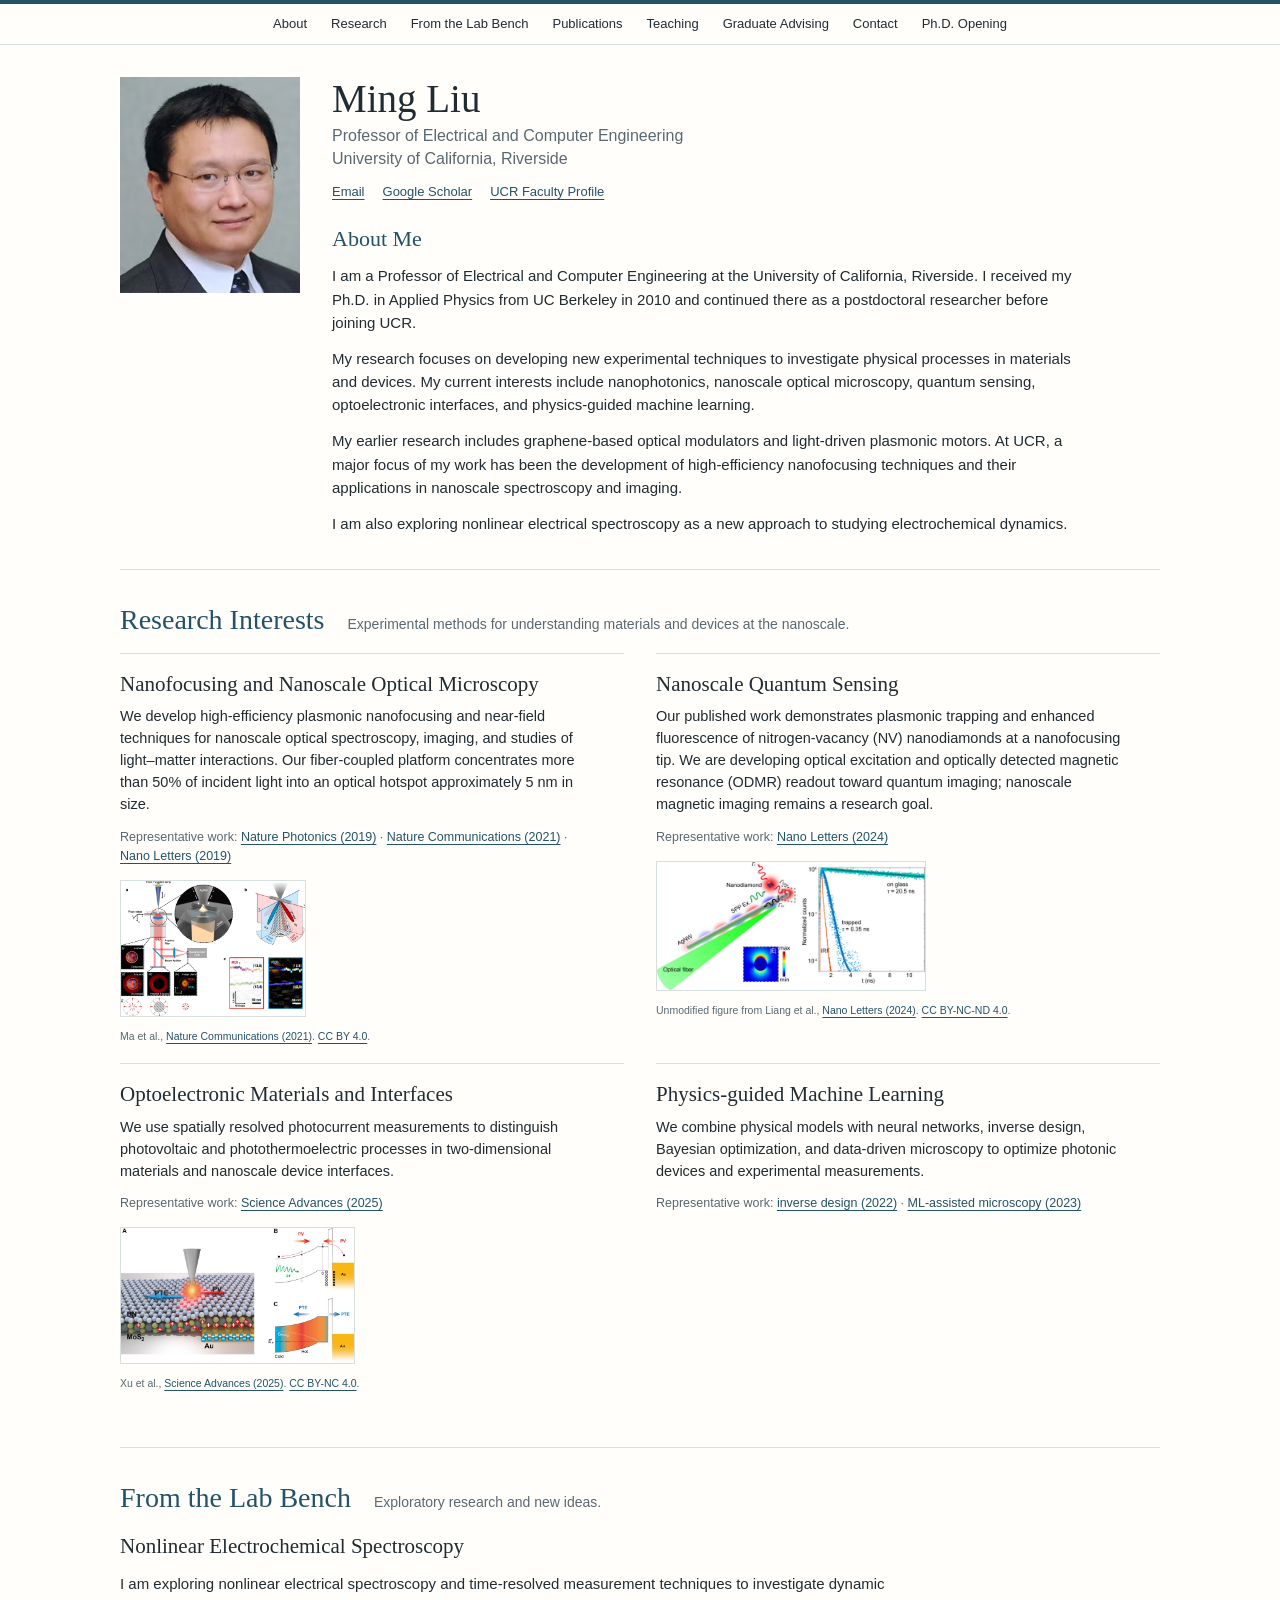
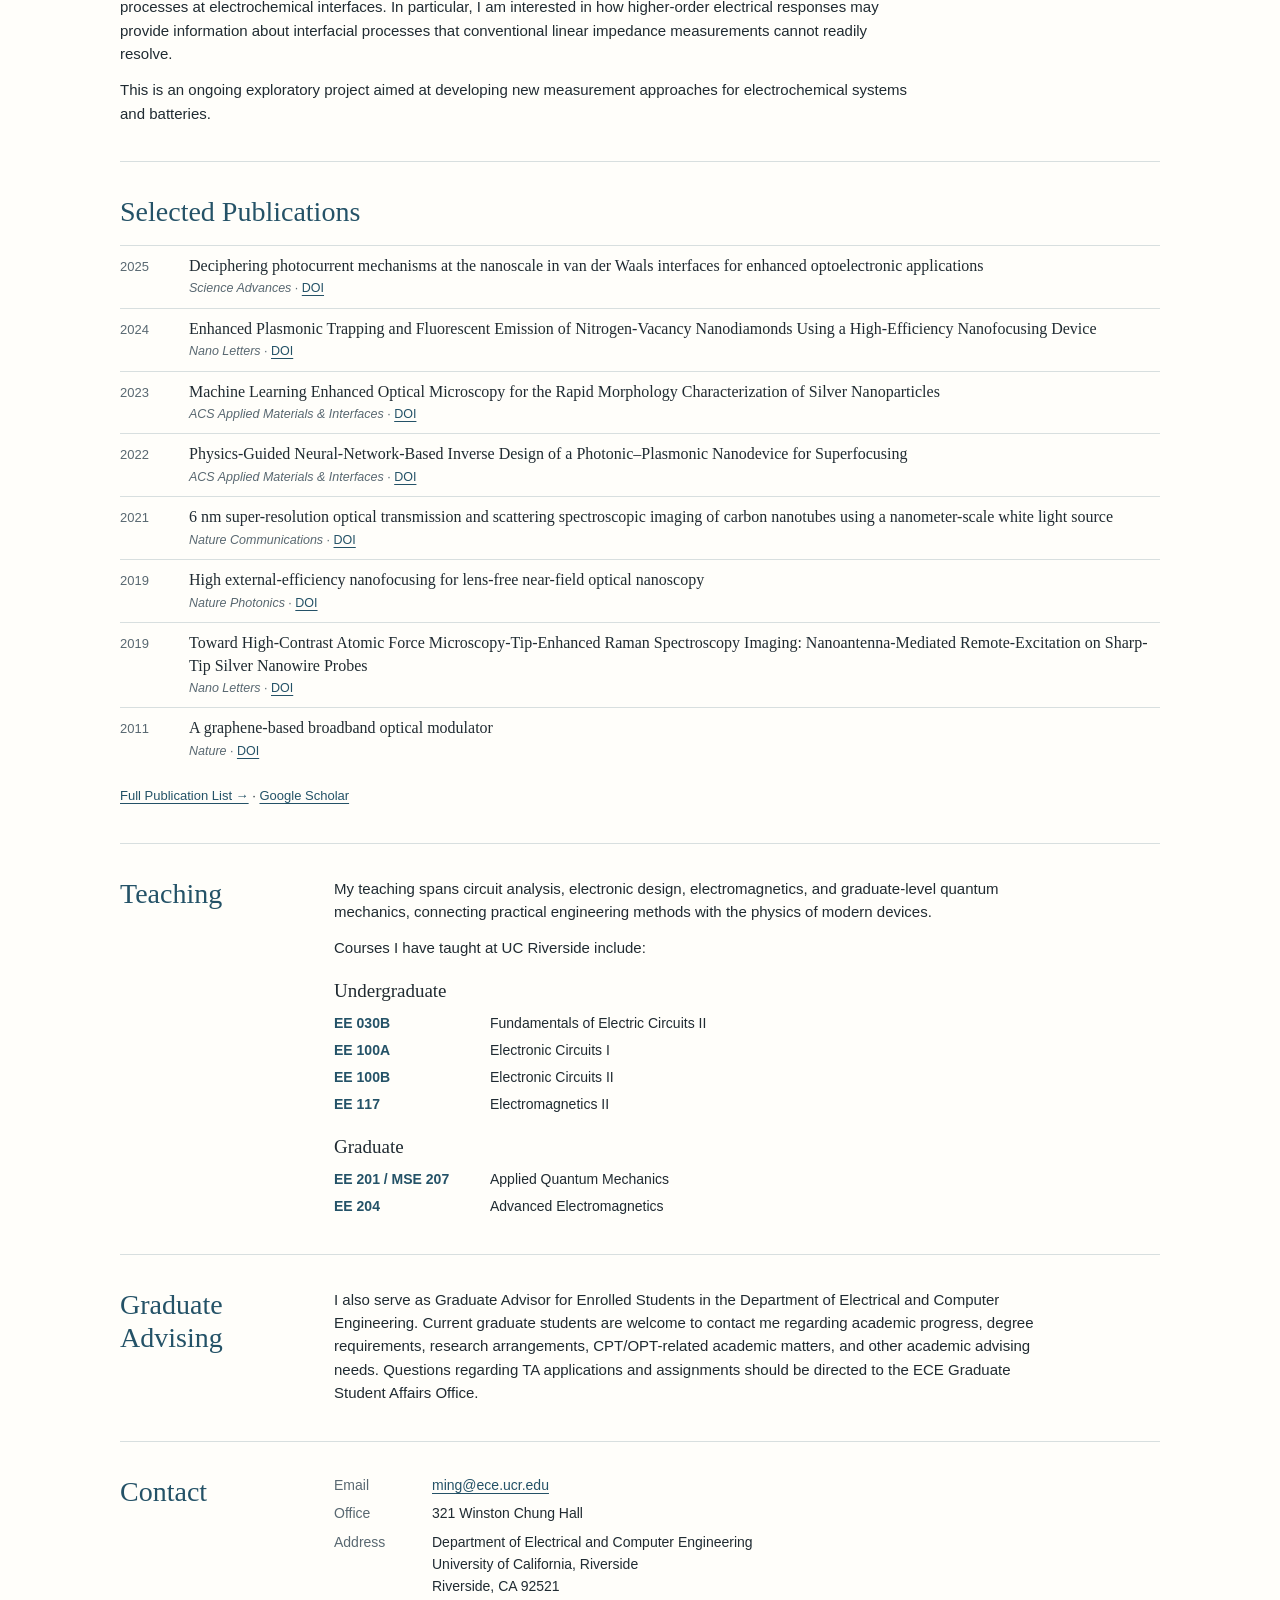
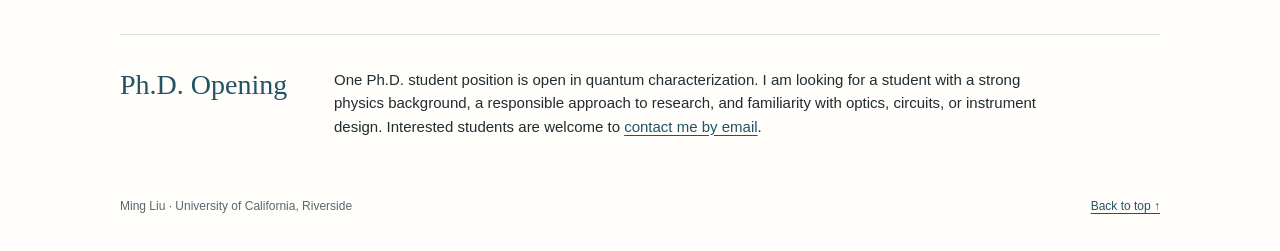
==== index.html @ 1c2299ee "Add quantum characterization PhD opening" ====
<!doctype html>
<html lang="en">
<head>
  <meta charset="utf-8">
  <meta name="viewport" content="width=device-width, initial-scale=1">
  <meta name="description" content="Ming Liu, Professor of Electrical and Computer Engineering at the University of California, Riverside. Research in nanophotonics, nanoscale microscopy, quantum sensing, optoelectronic interfaces, and physics-guided machine learning.">
  <title>Ming Liu | UC Riverside</title>
  <link rel="stylesheet" href="assets/site.css?v=6">
</head>
<body id="top">
  <a class="skip-link" href="#main">Skip to content</a>
  <header class="site-header">
    <nav class="site-nav" aria-label="Main navigation"><ul class="shell">
      <li><a href="#about">About</a></li>
      <li><a href="#research">Research</a></li>
      <li><a href="#lab-bench">From the Lab Bench</a></li>
      <li><a href="#publications">Publications</a></li>
      <li><a href="#teaching">Teaching</a></li>
      <li><a href="#graduate-advising">Graduate Advising</a></li>
      <li><a href="#contact">Contact</a></li>
      <li><a href="#phd-opening">Ph.D. Opening</a></li>
    </ul></nav>
  </header>
  <main class="shell" id="main">
    <section class="about-intro" id="about" aria-labelledby="about-heading">
      <img class="portrait" src="assets/ming-liu.jpg" alt="Portrait of Ming Liu" width="250" height="300">
      <div class="identity">
        <h1 id="about-heading">Ming Liu</h1>
        <p class="affiliation">Professor of Electrical and Computer Engineering<br>University of California, Riverside</p>
        <p class="profile-links"><a href="mailto:ming@ece.ucr.edu">Email</a><a href="https://scholar.google.com/citations?user=1bPwuWgAAAAJ&amp;hl=en">Google Scholar</a><a href="https://profiles.ucr.edu/app/home/profile/mingliu">UCR Faculty Profile</a></p>
      </div>
      <div class="biography">
        <h2>About Me</h2>
        <p>I am a Professor of Electrical and Computer Engineering at the University of California, Riverside. I received my Ph.D. in Applied Physics from UC Berkeley in 2010 and continued there as a postdoctoral researcher before joining UCR.</p>
        <p>My research focuses on developing new experimental techniques to investigate physical processes in materials and devices. My current interests include nanophotonics, nanoscale optical microscopy, quantum sensing, optoelectronic interfaces, and physics-guided machine learning.</p>
        <p>My earlier research includes graphene-based optical modulators and light-driven plasmonic motors. At UCR, a major focus of my work has been the development of high-efficiency nanofocusing techniques and their applications in nanoscale spectroscopy and imaging.</p>
        <p>I am also exploring nonlinear electrical spectroscopy as a new approach to studying electrochemical dynamics.</p>
      </div>
    </section>

    <section class="section" id="research" aria-labelledby="research-heading">
      <div class="section-heading"><h2 id="research-heading">Research Interests</h2><p>Experimental methods for understanding materials and devices at the nanoscale.</p></div>
      <div class="research-grid">
        <article class="research-area">
          <h3>Nanofocusing and Nanoscale Optical Microscopy</h3>
          <p>We develop high-efficiency plasmonic nanofocusing and near-field techniques for nanoscale optical spectroscopy, imaging, and studies of light–matter interactions. Our fiber-coupled platform concentrates more than 50% of incident light into an optical hotspot approximately 5 nm in size.</p>
          <p class="references">Representative work: <a href="https://doi.org/10.1038/s41566-019-0456-9">Nature Photonics (2019)</a> · <a href="https://doi.org/10.1038/s41467-021-27216-5">Nature Communications (2021)</a> · <a href="https://doi.org/10.1021/acs.nanolett.8b03399">Nano Letters (2019)</a></p>
          <figure class="research-figure"><a href="assets/nanofocusing-figure.png" aria-label="View the full nanofocusing research figure"><img src="assets/nanofocusing-figure.png" alt="Silver nanowire probe creating a nanoscale white-light source for optical spectroscopy" width="1200" height="879" loading="lazy"></a><figcaption>Ma et al., <a href="https://doi.org/10.1038/s41467-021-27216-5">Nature Communications (2021)</a>. <a href="https://creativecommons.org/licenses/by/4.0/">CC BY 4.0</a>.</figcaption></figure>
        </article>
        <article class="research-area">
          <h3>Nanoscale Quantum Sensing</h3>
          <p>Our published work demonstrates plasmonic trapping and enhanced fluorescence of nitrogen-vacancy (NV) nanodiamonds at a nanofocusing tip. We are developing optical excitation and optically detected magnetic resonance (ODMR) readout toward quantum imaging; nanoscale magnetic imaging remains a research goal.</p>
          <p class="references">Representative work: <a href="https://doi.org/10.1021/acs.nanolett.4c03163">Nano Letters (2024)</a></p>
          <figure class="research-figure"><a href="assets/nv-nanodiamond-figure.jpg" aria-label="View the full NV-nanodiamond research figure"><img src="assets/nv-nanodiamond-figure.jpg" alt="Published schematic of an NV nanodiamond near a silver nanowire tip and fluorescence-lifetime data" width="666" height="318" loading="lazy"></a><figcaption>Unmodified figure from Liang et al., <a href="https://doi.org/10.1021/acs.nanolett.4c03163">Nano Letters (2024)</a>. <a href="https://creativecommons.org/licenses/by-nc-nd/4.0/">CC BY-NC-ND 4.0</a>.</figcaption></figure>
        </article>
        <article class="research-area">
          <h3>Optoelectronic Materials and Interfaces</h3>
          <p>We use spatially resolved photocurrent measurements to distinguish photovoltaic and photothermoelectric processes in two-dimensional materials and nanoscale device interfaces.</p>
          <p class="references">Representative work: <a href="https://doi.org/10.1126/sciadv.adv7614">Science Advances (2025)</a></p>
          <figure class="research-figure"><a href="assets/photocurrent-figure.jpg" aria-label="View the full photocurrent research figure"><img src="assets/photocurrent-figure.jpg" alt="Near-field photocurrent measurement and photovoltaic and photothermoelectric effects at a MoS2-gold interface" width="747" height="432" loading="lazy"></a><figcaption>Xu et al., <a href="https://doi.org/10.1126/sciadv.adv7614">Science Advances (2025)</a>. <a href="https://creativecommons.org/licenses/by-nc/4.0/">CC BY-NC 4.0</a>.</figcaption></figure>
        </article>
        <article class="research-area">
          <h3>Physics-guided Machine Learning</h3>
          <p>We combine physical models with neural networks, inverse design, Bayesian optimization, and data-driven microscopy to optimize photonic devices and experimental measurements.</p>
          <p class="references">Representative work: <a href="https://doi.org/10.1021/acsami.2c05083">inverse design (2022)</a> · <a href="https://doi.org/10.1021/acsami.3c02448">ML-assisted microscopy (2023)</a></p>
        </article>
      </div>
    </section>

    <section class="section" id="lab-bench" aria-labelledby="lab-bench-heading">
      <div class="section-heading"><h2 id="lab-bench-heading">From the Lab Bench</h2><p>Exploratory research and new ideas.</p></div>
      <div class="bench-detail"><h3>Nonlinear Electrochemical Spectroscopy</h3><p>I am exploring nonlinear electrical spectroscopy and time-resolved measurement techniques to investigate dynamic processes at electrochemical interfaces. In particular, I am interested in how higher-order electrical responses may provide information about interfacial processes that conventional linear impedance measurements cannot readily resolve.</p><p>This is an ongoing exploratory project aimed at developing new measurement approaches for electrochemical systems and batteries.</p></div>
    </section>

    <section class="section" id="publications" aria-labelledby="publications-heading">
      <div class="section-heading"><h2 id="publications-heading">Selected Publications</h2></div>
      <ol class="selected-list">
        <li><span class="pub-year">2025</span><div><span class="pub-title">Deciphering photocurrent mechanisms at the nanoscale in van der Waals interfaces for enhanced optoelectronic applications</span><span class="pub-meta"><cite>Science Advances</cite> · <a href="https://doi.org/10.1126/sciadv.adv7614">DOI</a></span></div></li>
        <li><span class="pub-year">2024</span><div><span class="pub-title">Enhanced Plasmonic Trapping and Fluorescent Emission of Nitrogen-Vacancy Nanodiamonds Using a High-Efficiency Nanofocusing Device</span><span class="pub-meta"><cite>Nano Letters</cite> · <a href="https://doi.org/10.1021/acs.nanolett.4c03163">DOI</a></span></div></li>
        <li><span class="pub-year">2023</span><div><span class="pub-title">Machine Learning Enhanced Optical Microscopy for the Rapid Morphology Characterization of Silver Nanoparticles</span><span class="pub-meta"><cite>ACS Applied Materials &amp; Interfaces</cite> · <a href="https://doi.org/10.1021/acsami.3c02448">DOI</a></span></div></li>
        <li><span class="pub-year">2022</span><div><span class="pub-title">Physics-Guided Neural-Network-Based Inverse Design of a Photonic–Plasmonic Nanodevice for Superfocusing</span><span class="pub-meta"><cite>ACS Applied Materials &amp; Interfaces</cite> · <a href="https://doi.org/10.1021/acsami.2c05083">DOI</a></span></div></li>
        <li><span class="pub-year">2021</span><div><span class="pub-title">6 nm super-resolution optical transmission and scattering spectroscopic imaging of carbon nanotubes using a nanometer-scale white light source</span><span class="pub-meta"><cite>Nature Communications</cite> · <a href="https://doi.org/10.1038/s41467-021-27216-5">DOI</a></span></div></li>
        <li><span class="pub-year">2019</span><div><span class="pub-title">High external-efficiency nanofocusing for lens-free near-field optical nanoscopy</span><span class="pub-meta"><cite>Nature Photonics</cite> · <a href="https://doi.org/10.1038/s41566-019-0456-9">DOI</a></span></div></li>
        <li><span class="pub-year">2019</span><div><span class="pub-title">Toward High-Contrast Atomic Force Microscopy-Tip-Enhanced Raman Spectroscopy Imaging: Nanoantenna-Mediated Remote-Excitation on Sharp-Tip Silver Nanowire Probes</span><span class="pub-meta"><cite>Nano Letters</cite> · <a href="https://doi.org/10.1021/acs.nanolett.8b03399">DOI</a></span></div></li>
        <li><span class="pub-year">2011</span><div><span class="pub-title">A graphene-based broadband optical modulator</span><span class="pub-meta"><cite>Nature</cite> · <a href="https://doi.org/10.1038/nature10067">DOI</a></span></div></li>
      </ol>
      <p class="all-publications"><a href="publications.html">Full Publication List →</a> · <a href="https://scholar.google.com/citations?user=1bPwuWgAAAAJ&amp;hl=en">Google Scholar</a></p>
    </section>

    <section class="section compact" id="teaching" aria-labelledby="teaching-heading"><h2 id="teaching-heading">Teaching</h2><div><p>My teaching spans circuit analysis, electronic design, electromagnetics, and graduate-level quantum mechanics, connecting practical engineering methods with the physics of modern devices.</p><p>Courses I have taught at UC Riverside include:</p><h3 class="teaching-level">Undergraduate</h3><dl class="course-list"><dt>EE 030B</dt><dd>Fundamentals of Electric Circuits II</dd><dt>EE 100A</dt><dd>Electronic Circuits I</dd><dt>EE 100B</dt><dd>Electronic Circuits II</dd><dt>EE 117</dt><dd>Electromagnetics II</dd></dl><h3 class="teaching-level">Graduate</h3><dl class="course-list"><dt>EE 201 / MSE 207</dt><dd>Applied Quantum Mechanics</dd><dt>EE 204</dt><dd>Advanced Electromagnetics</dd></dl></div></section>
    <section class="section compact" id="graduate-advising" aria-labelledby="advising-heading"><h2 id="advising-heading">Graduate Advising</h2><div><p>I also serve as Graduate Advisor for Enrolled Students in the Department of Electrical and Computer Engineering. Current graduate students are welcome to contact me regarding academic progress, degree requirements, research arrangements, CPT/OPT-related academic matters, and other academic advising needs. Questions regarding TA applications and assignments should be directed to the ECE Graduate Student Affairs Office.</p></div></section>
    <section class="section compact" id="contact" aria-labelledby="contact-heading"><h2 id="contact-heading">Contact</h2><address><dl class="contact-details"><dt>Email</dt><dd><a href="mailto:ming@ece.ucr.edu">ming@ece.ucr.edu</a></dd><dt>Office</dt><dd>321 Winston Chung Hall</dd><dt>Address</dt><dd>Department of Electrical and Computer Engineering<br>University of California, Riverside<br>Riverside, CA 92521</dd></dl></address></section>
    <section class="section compact" id="phd-opening" aria-labelledby="phd-opening-heading"><h2 id="phd-opening-heading">Ph.D. Opening</h2><div><p>One Ph.D. student position is open in quantum characterization. I am looking for a student with a strong physics background, a responsible approach to research, and familiarity with optics, circuits, or instrument design. Interested students are welcome to <a href="mailto:ming@ece.ucr.edu">contact me by email</a>.</p></div></section>
  </main>
  <footer class="site-footer shell"><span>Ming Liu · University of California, Riverside</span><a href="#top">Back to top ↑</a></footer>
</body>
</html>
---- assets/site.css ----
:root {
  --ink:#202b32;
  --muted:#596871;
  --accent:#245267;
  --line:#d8dfdf;
  --paper:#fffefa;
}
* { box-sizing:border-box; }
html { scroll-behavior:smooth; scroll-padding-top:20px; }
body { margin:0; color:var(--ink); background:var(--paper); font:16px/1.56 -apple-system,BlinkMacSystemFont,"Segoe UI",Arial,sans-serif; }
a { color:var(--accent); text-underline-offset:3px; }
a:hover { text-decoration-thickness:2px; }
a:focus-visible { outline:2px solid var(--accent); outline-offset:4px; }
img { max-width:100%; }
p { margin:0 0 .85em; }
p:last-child { margin-bottom:0; }
h1,h2,h3 { font-family:Georgia,"Times New Roman",serif; font-weight:400; }
.shell { width:min(100% - 64px,1040px); margin-inline:auto; }
.skip-link { position:absolute; left:16px; top:-80px; z-index:10; padding:8px 14px; background:white; }
.skip-link:focus { top:8px; }
.site-header { border-top:4px solid var(--accent); }
.topline { display:flex; align-items:center; justify-content:space-between; gap:28px; padding:24px 0 20px; }
.brand { color:var(--ink); text-decoration:none; font:25px/1.15 Georgia,"Times New Roman",serif; }
.role { margin-top:5px; color:var(--muted); font-size:13px; }
.top-links { display:flex; flex-wrap:wrap; justify-content:flex-end; gap:7px 20px; font-size:13px; }
.top-links a { white-space:nowrap; }
.site-nav { border-bottom:1px solid var(--line); }
.topline+.site-nav { border-top:1px solid var(--line); }
.site-nav ul { display:flex; flex-wrap:wrap; justify-content:center; gap:0 24px; list-style:none; padding:0; margin:0 auto; }
.site-nav a { display:inline-block; padding:10px 0; color:var(--ink); text-decoration:none; font-size:13px; white-space:nowrap; }
.site-nav a:hover,.site-nav a[aria-current="page"] { color:var(--accent); text-decoration:underline; }

.about-intro { display:grid; grid-template-columns:180px minmax(0,1fr); column-gap:32px; padding:32px 0 34px; }
.portrait { grid-row:1 / span 2; display:block; width:180px; height:216px; object-fit:cover; }
.identity h1 { margin:0 0 4px; font-size:39px; line-height:1.13; }
.affiliation { margin:0; color:var(--muted); font-size:16px; line-height:1.42; }
.profile-links { display:flex; flex-wrap:wrap; gap:5px 18px; margin:11px 0 0; font-size:13px; }
.biography { max-width:760px; margin-top:20px; }
.biography h2 { margin:0 0 8px; color:var(--accent); font-size:22px; }
.biography p { font-size:15px; line-height:1.55; }

.section { border-top:1px solid var(--line); padding:33px 0 36px; }
.section-heading { display:flex; flex-wrap:wrap; align-items:baseline; gap:4px 23px; margin-bottom:16px; }
.section-heading h2,.compact h2 { margin:0; color:var(--accent); font-size:28px; line-height:1.2; }
.section-heading p { color:var(--muted); font-size:14px; }
.research-grid { display:grid; grid-template-columns:repeat(2,minmax(0,1fr)); gap:0 32px; }
.research-area { min-width:0; padding:17px 0 20px; border-top:1px solid var(--line); }
.research-area h3 { margin:0 0 8px; font-size:21px; line-height:1.26; }
.research-area>p { max-width:470px; font-size:14.5px; line-height:1.52; }
.references { color:var(--muted); font-size:12.5px !important; line-height:1.5; }
.research-figure { margin:14px 0 0; }
.research-figure>a { display:inline-block; max-width:270px; border:1px solid var(--line); background:white; }
.research-figure img { display:block; width:auto; height:auto; max-width:100%; max-height:135px; }
.research-figure figcaption { max-width:360px; margin-top:4px; color:var(--muted); font-size:10.5px; line-height:1.4; }
.bench-detail { max-width:790px; }
.bench-detail h3 { margin:0 0 9px; font-size:21px; }
.bench-detail p { font-size:15px; }
.selected-list,.publications { list-style:none; padding:0; margin:0; }
.selected-list li { display:grid; grid-template-columns:55px minmax(0,1fr); gap:14px; padding:9px 0; border-top:1px solid var(--line); }
.pub-year { color:var(--muted); font-size:13px; padding-top:2px; }
.pub-title { display:block; font:16px/1.4 Georgia,"Times New Roman",serif; }
.pub-meta { display:block; margin-top:2px; color:var(--muted); font-size:12.5px; }
.pub-meta cite { font-style:italic; }
.all-publications { margin:16px 0 0; font-size:13px; }
.compact { display:grid; grid-template-columns:190px minmax(0,1fr); gap:24px; }
.compact>div { max-width:730px; }
.compact p { font-size:15px; }
.teaching-level { margin:17px 0 7px; font-size:19px; }
.course-list { display:grid; grid-template-columns:140px minmax(0,1fr); gap:5px 16px; margin:0; font-size:14px; }
.course-list dt { color:var(--accent); font-weight:600; }
.course-list dd { margin:0; }
.contact-details { display:grid; grid-template-columns:82px minmax(0,1fr); gap:7px 16px; margin:0; font-size:14px; }
.contact-details dt { color:var(--muted); }
.contact-details dd { margin:0; overflow-wrap:anywhere; }
address { font-style:normal; }
.site-footer { display:flex; justify-content:space-between; gap:16px; flex-wrap:wrap; padding:23px 0 35px; color:var(--muted); font-size:12px; }

/* Full publication list */
.inner-hero { padding:42px 0 30px; }
.inner-hero h1 { margin:8px 0; font-size:clamp(35px,4vw,48px); }
.inner-hero p { color:var(--muted); max-width:700px; font-size:15px; }
.publications { counter-reset:papers; }
.publication { position:relative; padding:17px 0 17px 37px; border-top:1px solid var(--line); counter-increment:papers; }
.publication::before { content:counter(papers,decimal-leading-zero); position:absolute; left:0; top:21px; color:var(--muted); font-size:12px; }
.paper-title { color:var(--ink); font:18px/1.42 Georgia,"Times New Roman",serif; }
.paper-title:hover { color:var(--accent); }
.paper-authors,.paper-venue { margin:4px 0 0; color:var(--muted); font-size:13px; line-height:1.5; }
.paper-venue cite { font-style:italic; }

@media(max-width:780px) {
  .shell { width:min(100% - 40px,1040px); }
  .research-grid { gap:0 22px; }
  .about-intro { grid-template-columns:150px minmax(0,1fr); gap:0 24px; }
  .portrait { width:150px; height:180px; }
}
@media(max-width:620px) {
  .shell { width:min(100% - 32px,1040px); }
  .topline { align-items:flex-start; flex-direction:column; gap:9px; padding:18px 0 14px; }
  .top-links { justify-content:flex-start; }
  .site-nav ul { gap:0 15px; }
  .site-nav a { padding:7px 0; font-size:12px; }
  .about-intro { grid-template-columns:92px minmax(0,1fr); column-gap:17px; padding:24px 0 27px; }
  .portrait { grid-row:1; width:92px; height:111px; }
  .identity h1 { font-size:34px; }
  .affiliation { font-size:13px; }
  .profile-links { gap:3px 12px; margin-top:7px; font-size:12px; }
  .biography { grid-column:1/-1; margin-top:18px; }
  .biography h2 { font-size:21px; }
  .biography p { font-size:14px; }
  .section { padding:27px 0 30px; }
  .section-heading h2,.compact h2 { font-size:25px; }
  .research-grid { grid-template-columns:1fr; }
  .research-area { padding:15px 0 17px; }
  .research-area h3 { font-size:20px; }
  .research-figure>a { max-width:240px; }
  .compact { grid-template-columns:1fr; gap:12px; }
  .course-list { grid-template-columns:110px minmax(0,1fr); }
}
@media(prefers-reduced-motion:reduce) { html { scroll-behavior:auto; } }
@media print {
  body { font-size:11pt; }
  .shell { width:100%; }
  .site-nav,.skip-link,.site-footer a { display:none; }
  .research-area,.publication { break-inside:avoid; }
}
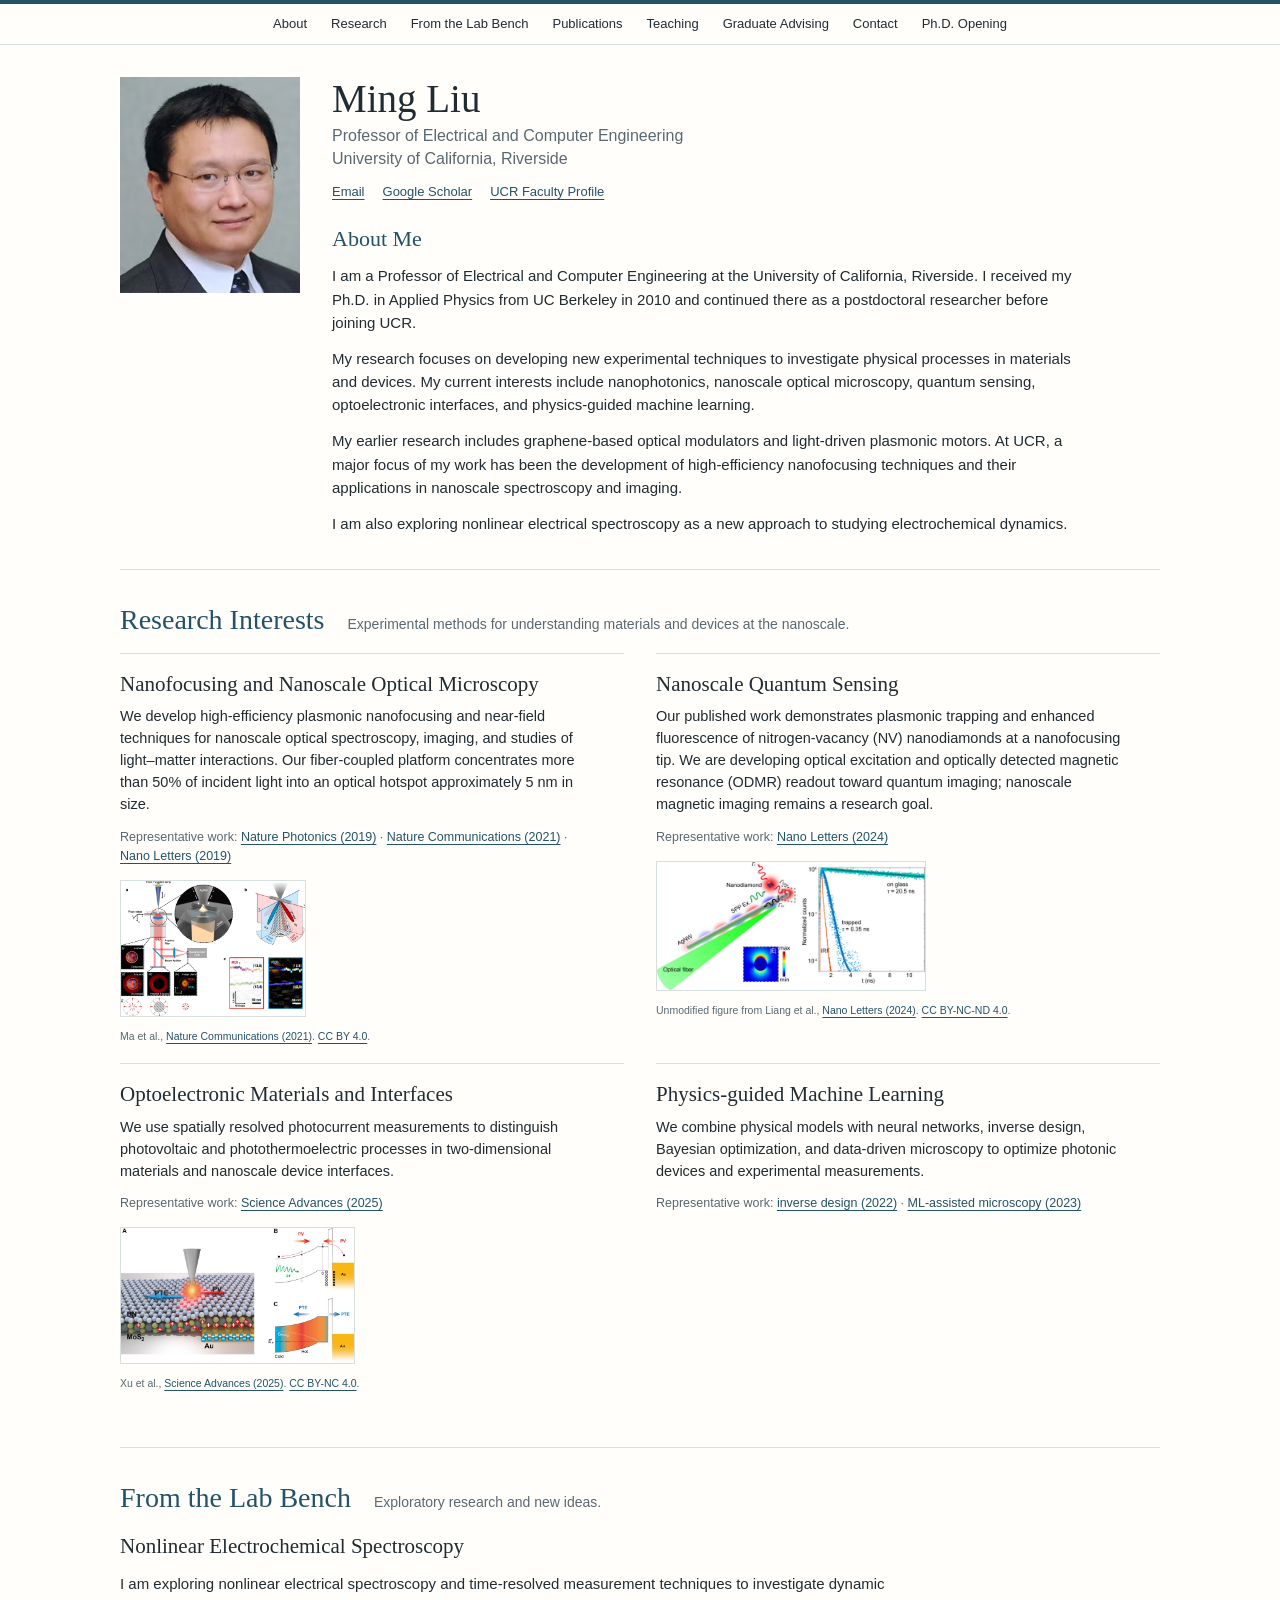
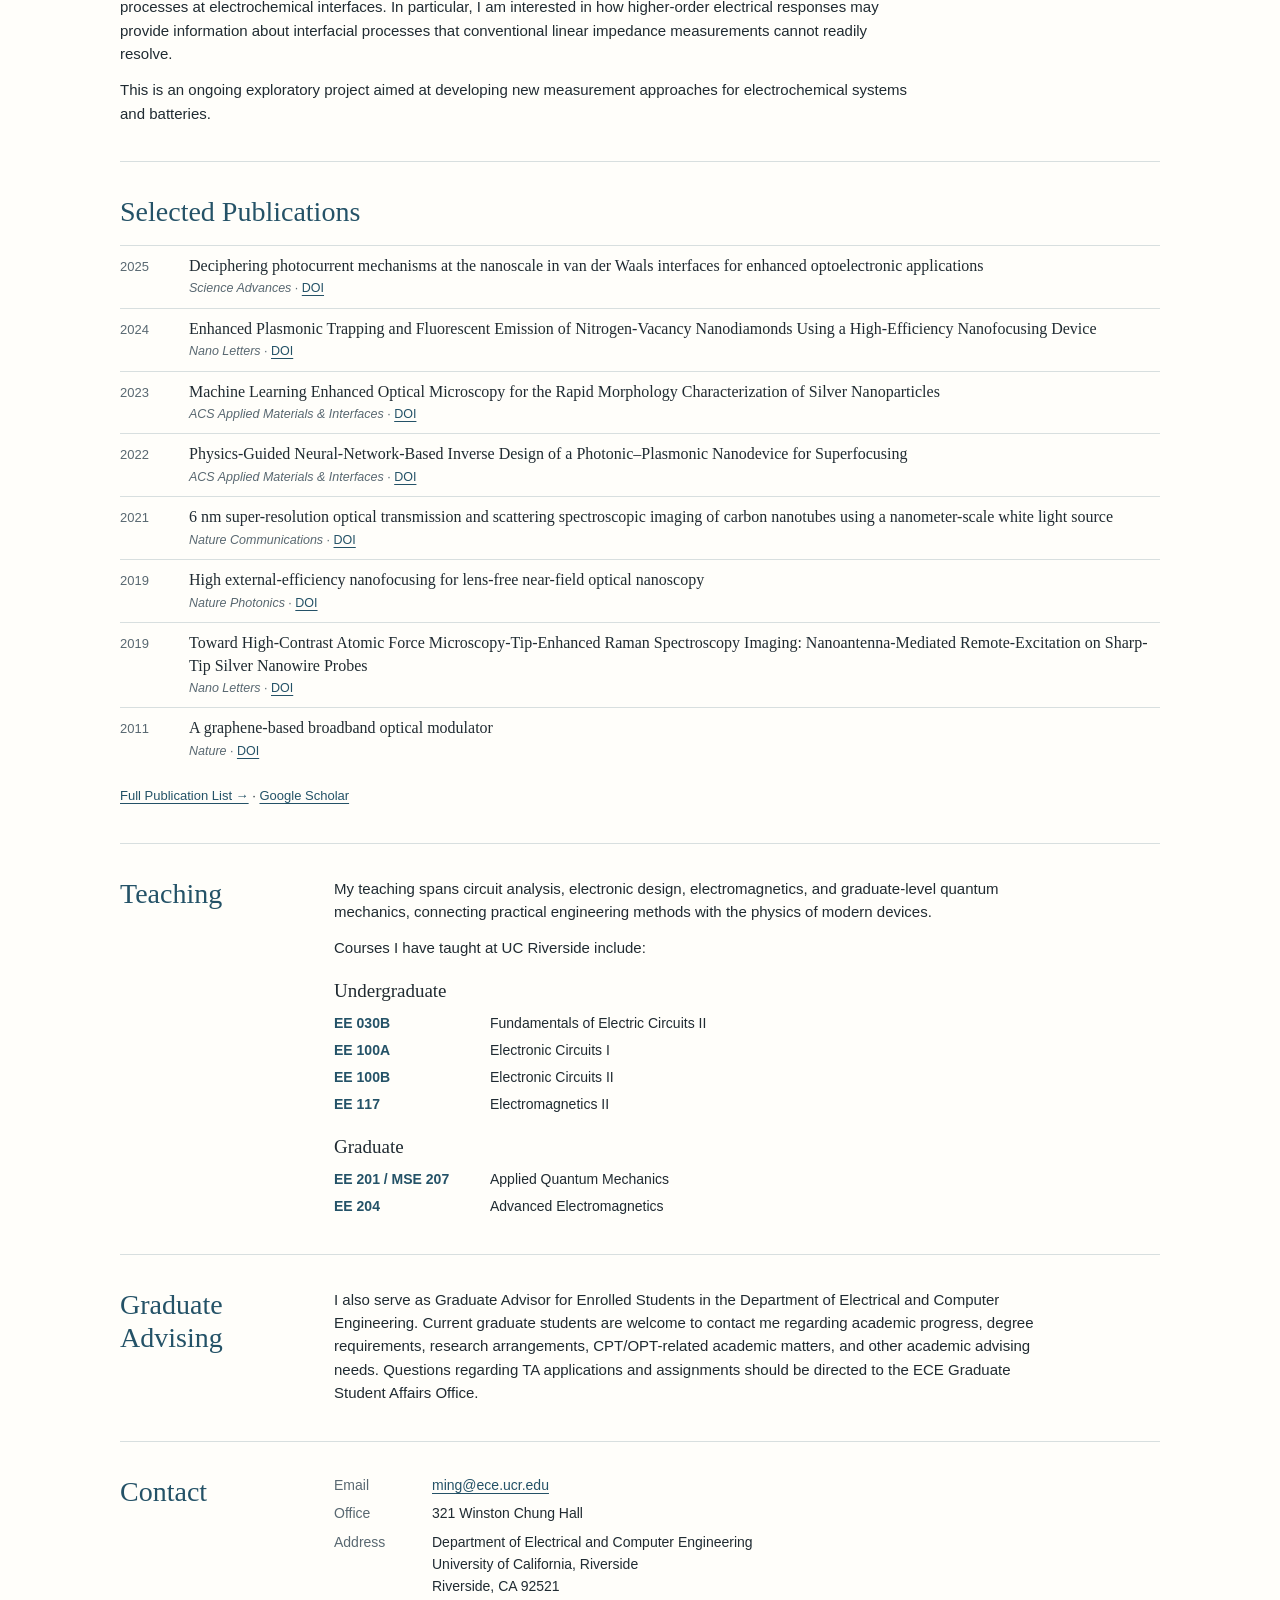
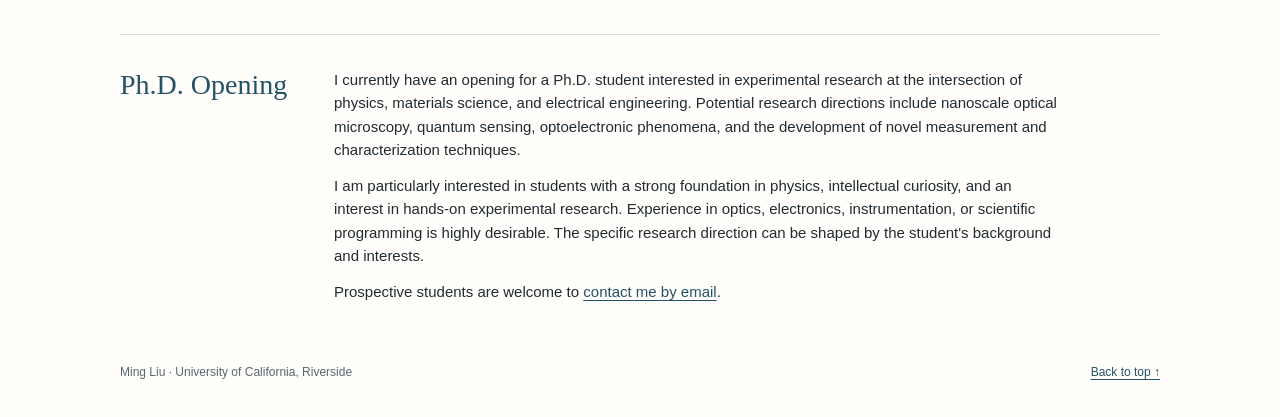
==== commit ce30ba48: "Revise PhD opening description" ====
--- a/index.html
+++ b/index.html
@@ -90,7 +90,14 @@
     <section class="section compact" id="teaching" aria-labelledby="teaching-heading"><h2 id="teaching-heading">Teaching</h2><div><p>My teaching spans circuit analysis, electronic design, electromagnetics, and graduate-level quantum mechanics, connecting practical engineering methods with the physics of modern devices.</p><p>Courses I have taught at UC Riverside include:</p><h3 class="teaching-level">Undergraduate</h3><dl class="course-list"><dt>EE 030B</dt><dd>Fundamentals of Electric Circuits II</dd><dt>EE 100A</dt><dd>Electronic Circuits I</dd><dt>EE 100B</dt><dd>Electronic Circuits II</dd><dt>EE 117</dt><dd>Electromagnetics II</dd></dl><h3 class="teaching-level">Graduate</h3><dl class="course-list"><dt>EE 201 / MSE 207</dt><dd>Applied Quantum Mechanics</dd><dt>EE 204</dt><dd>Advanced Electromagnetics</dd></dl></div></section>
     <section class="section compact" id="graduate-advising" aria-labelledby="advising-heading"><h2 id="advising-heading">Graduate Advising</h2><div><p>I also serve as Graduate Advisor for Enrolled Students in the Department of Electrical and Computer Engineering. Current graduate students are welcome to contact me regarding academic progress, degree requirements, research arrangements, CPT/OPT-related academic matters, and other academic advising needs. Questions regarding TA applications and assignments should be directed to the ECE Graduate Student Affairs Office.</p></div></section>
     <section class="section compact" id="contact" aria-labelledby="contact-heading"><h2 id="contact-heading">Contact</h2><address><dl class="contact-details"><dt>Email</dt><dd><a href="mailto:ming@ece.ucr.edu">ming@ece.ucr.edu</a></dd><dt>Office</dt><dd>321 Winston Chung Hall</dd><dt>Address</dt><dd>Department of Electrical and Computer Engineering<br>University of California, Riverside<br>Riverside, CA 92521</dd></dl></address></section>
-    <section class="section compact" id="phd-opening" aria-labelledby="phd-opening-heading"><h2 id="phd-opening-heading">Ph.D. Opening</h2><div><p>One Ph.D. student position is open in quantum characterization. I am looking for a student with a strong physics background, a responsible approach to research, and familiarity with optics, circuits, or instrument design. Interested students are welcome to <a href="mailto:ming@ece.ucr.edu">contact me by email</a>.</p></div></section>
+    <section class="section compact" id="phd-opening" aria-labelledby="phd-opening-heading">
+      <h2 id="phd-opening-heading">Ph.D. Opening</h2>
+      <div>
+        <p>I currently have an opening for a Ph.D. student interested in experimental research at the intersection of physics, materials science, and electrical engineering. Potential research directions include nanoscale optical microscopy, quantum sensing, optoelectronic phenomena, and the development of novel measurement and characterization techniques.</p>
+        <p>I am particularly interested in students with a strong foundation in physics, intellectual curiosity, and an interest in hands-on experimental research. Experience in optics, electronics, instrumentation, or scientific programming is highly desirable. The specific research direction can be shaped by the student's background and interests.</p>
+        <p>Prospective students are welcome to <a href="mailto:ming@ece.ucr.edu">contact me by email</a>.</p>
+      </div>
+    </section>
   </main>
   <footer class="site-footer shell"><span>Ming Liu · University of California, Riverside</span><a href="#top">Back to top ↑</a></footer>
 </body>
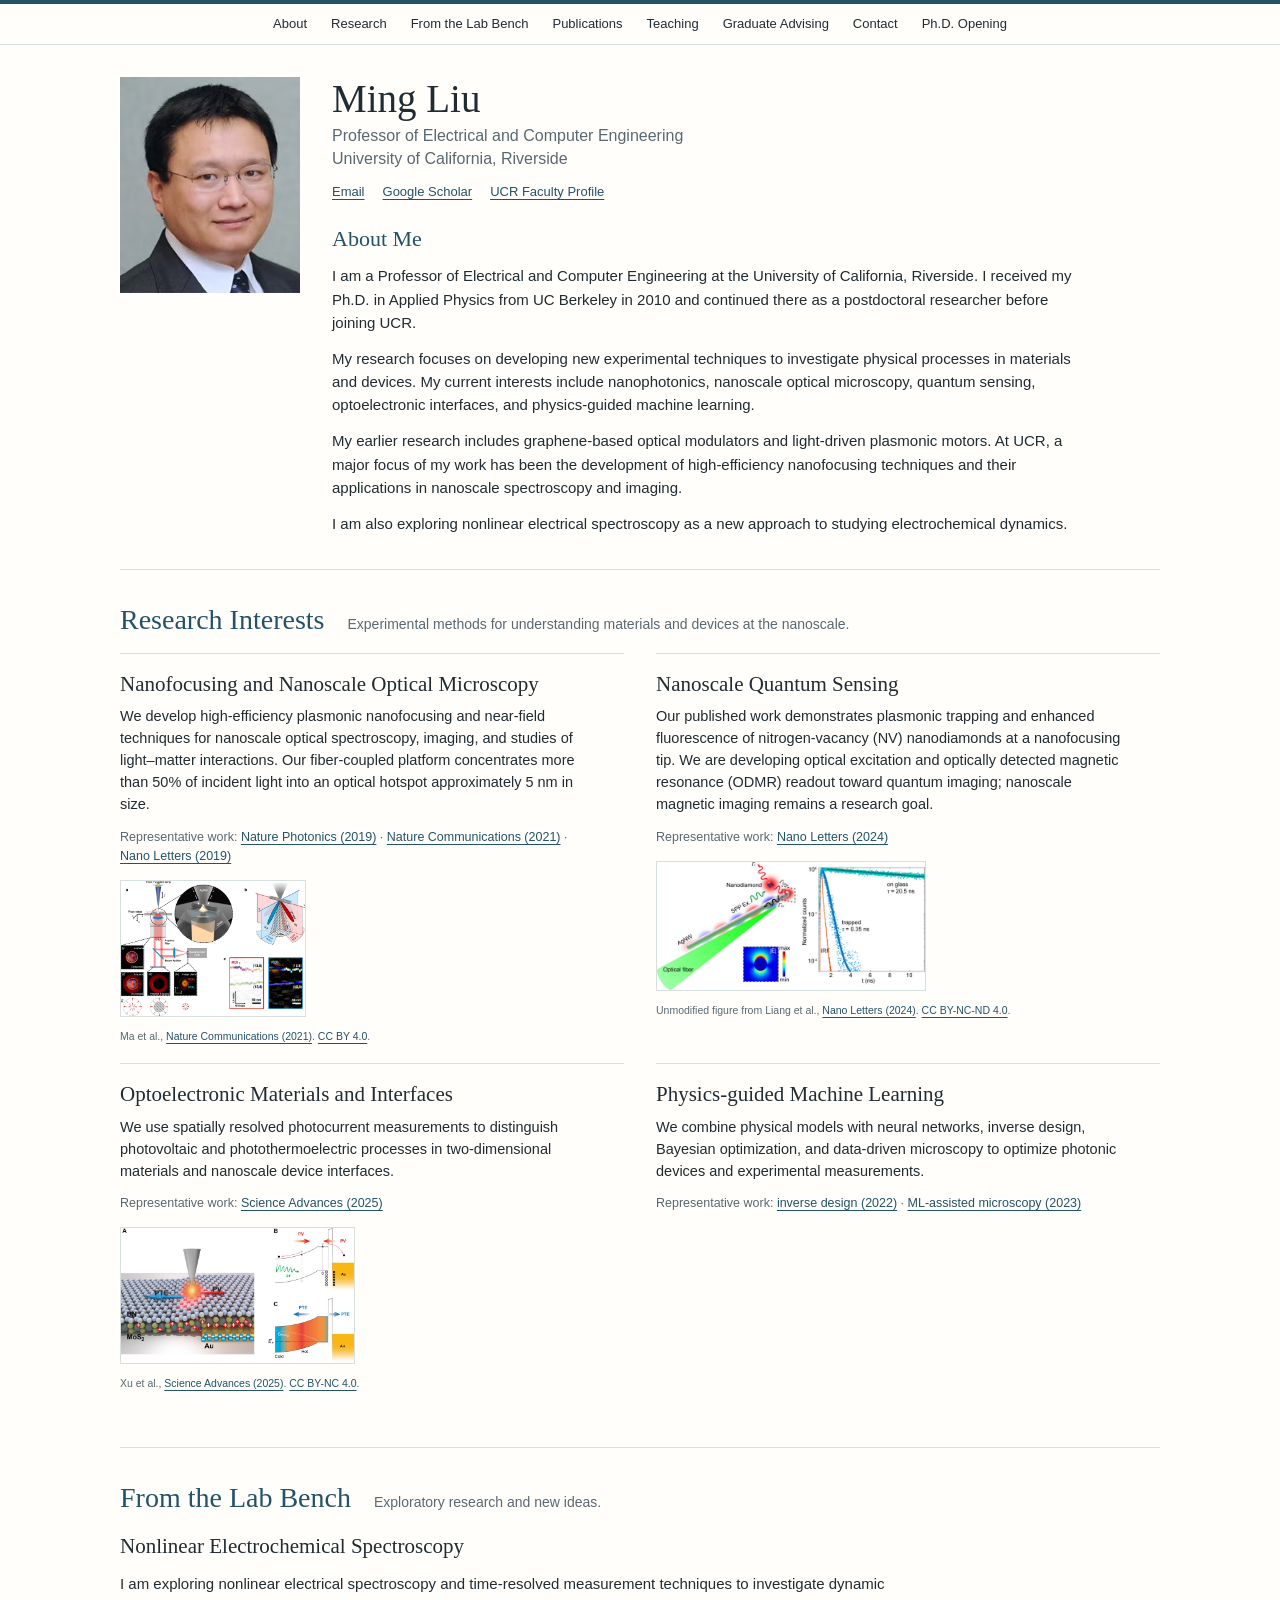
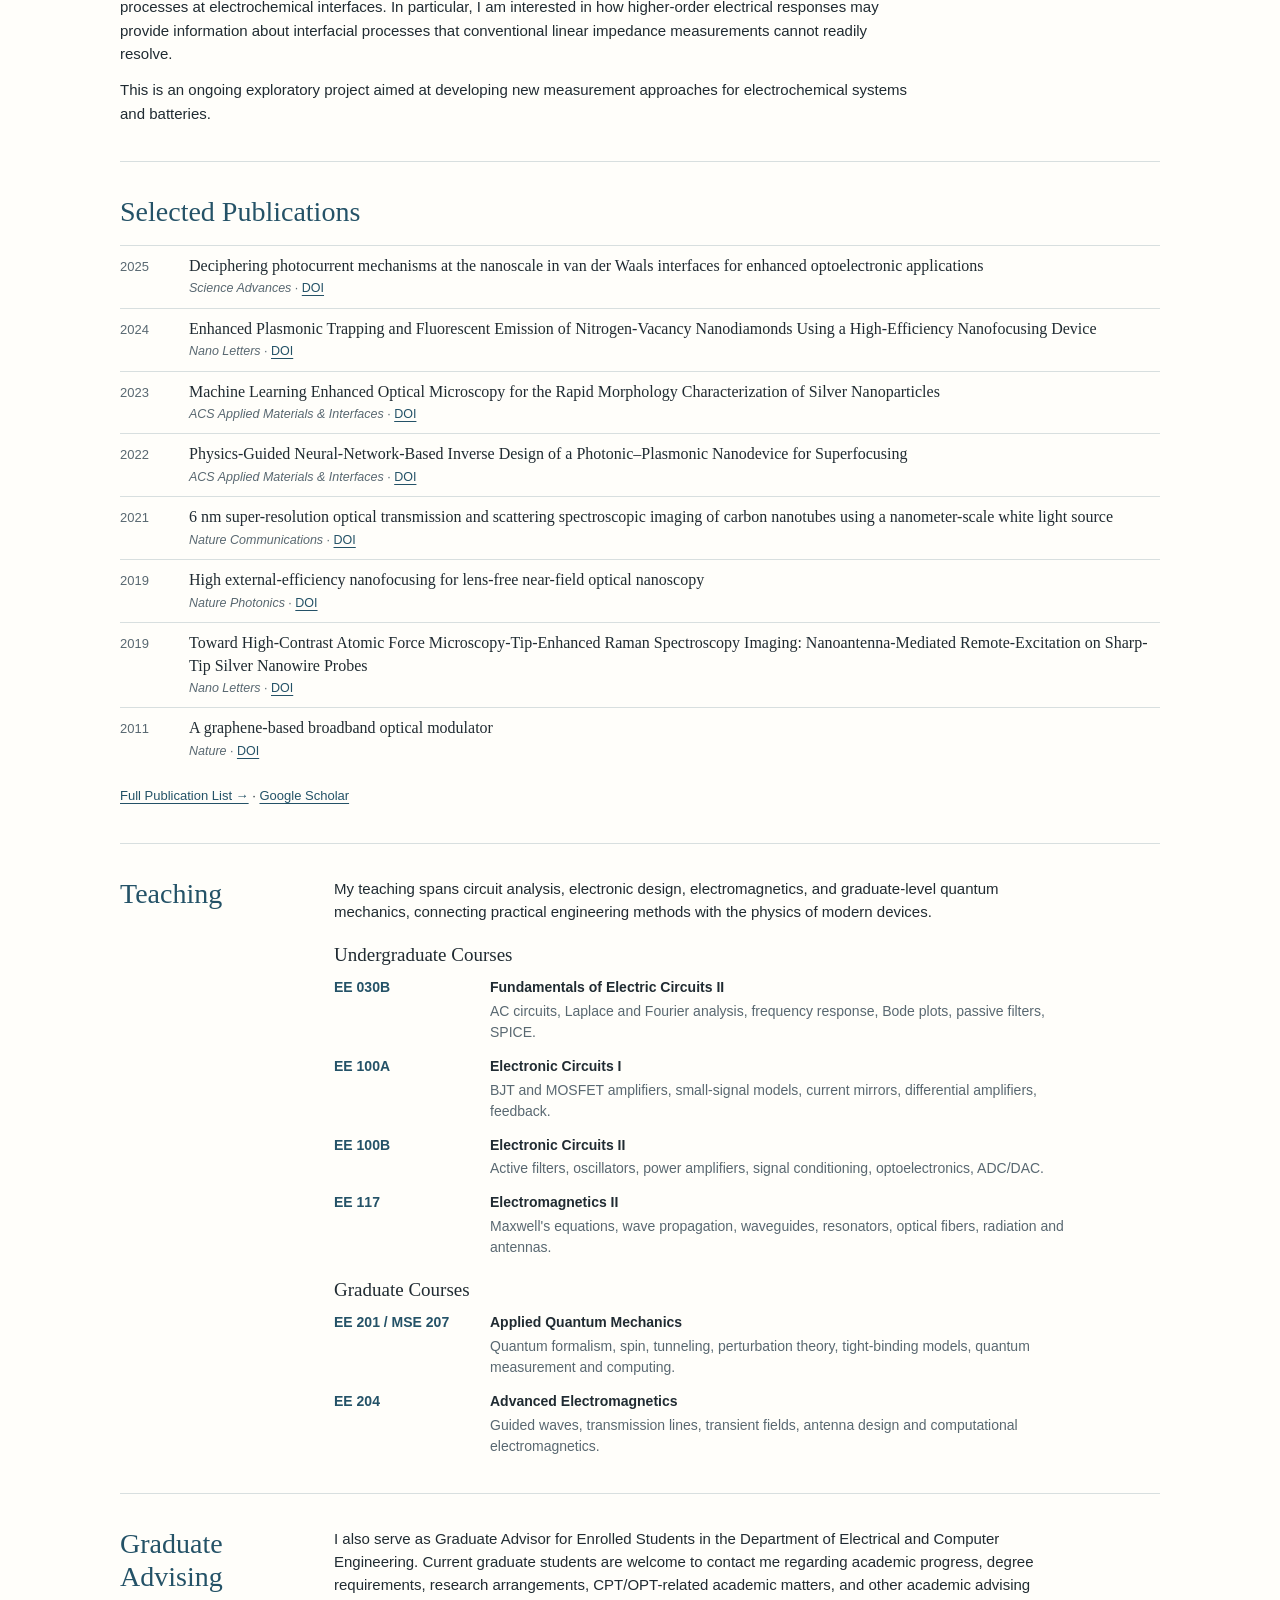
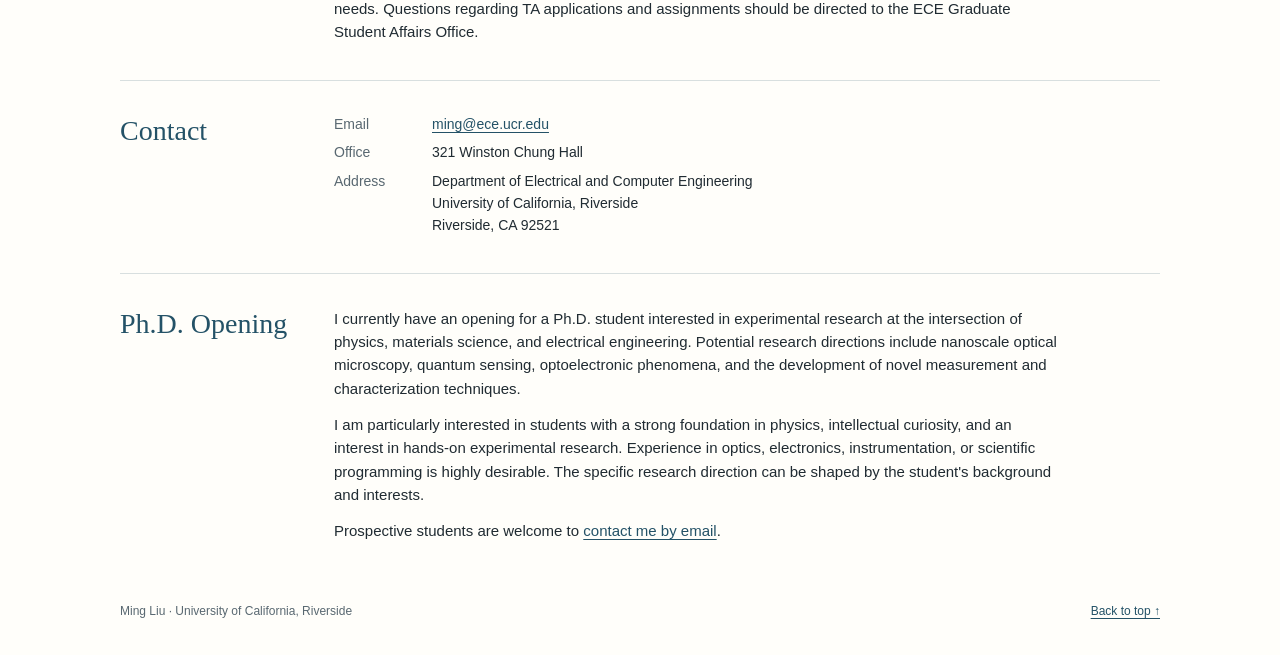
==== commit 8bb5a598: "Expand teaching course descriptions" ====
--- a/index.html
+++ b/index.html
@@ -5,7 +5,7 @@
   <meta name="viewport" content="width=device-width, initial-scale=1">
   <meta name="description" content="Ming Liu, Professor of Electrical and Computer Engineering at the University of California, Riverside. Research in nanophotonics, nanoscale microscopy, quantum sensing, optoelectronic interfaces, and physics-guided machine learning.">
   <title>Ming Liu | UC Riverside</title>
-  <link rel="stylesheet" href="assets/site.css?v=6">
+  <link rel="stylesheet" href="assets/site.css?v=7">
 </head>
 <body id="top">
   <a class="skip-link" href="#main">Skip to content</a>
@@ -87,7 +87,24 @@
       <p class="all-publications"><a href="publications.html">Full Publication List →</a> · <a href="https://scholar.google.com/citations?user=1bPwuWgAAAAJ&amp;hl=en">Google Scholar</a></p>
     </section>
 
-    <section class="section compact" id="teaching" aria-labelledby="teaching-heading"><h2 id="teaching-heading">Teaching</h2><div><p>My teaching spans circuit analysis, electronic design, electromagnetics, and graduate-level quantum mechanics, connecting practical engineering methods with the physics of modern devices.</p><p>Courses I have taught at UC Riverside include:</p><h3 class="teaching-level">Undergraduate</h3><dl class="course-list"><dt>EE 030B</dt><dd>Fundamentals of Electric Circuits II</dd><dt>EE 100A</dt><dd>Electronic Circuits I</dd><dt>EE 100B</dt><dd>Electronic Circuits II</dd><dt>EE 117</dt><dd>Electromagnetics II</dd></dl><h3 class="teaching-level">Graduate</h3><dl class="course-list"><dt>EE 201 / MSE 207</dt><dd>Applied Quantum Mechanics</dd><dt>EE 204</dt><dd>Advanced Electromagnetics</dd></dl></div></section>
+    <section class="section compact" id="teaching" aria-labelledby="teaching-heading">
+      <h2 id="teaching-heading">Teaching</h2>
+      <div>
+        <p>My teaching spans circuit analysis, electronic design, electromagnetics, and graduate-level quantum mechanics, connecting practical engineering methods with the physics of modern devices.</p>
+        <h3 class="teaching-level">Undergraduate Courses</h3>
+        <dl class="course-list">
+          <dt>EE 030B</dt><dd><strong>Fundamentals of Electric Circuits II</strong><span>AC circuits, Laplace and Fourier analysis, frequency response, Bode plots, passive filters, SPICE.</span></dd>
+          <dt>EE 100A</dt><dd><strong>Electronic Circuits I</strong><span>BJT and MOSFET amplifiers, small-signal models, current mirrors, differential amplifiers, feedback.</span></dd>
+          <dt>EE 100B</dt><dd><strong>Electronic Circuits II</strong><span>Active filters, oscillators, power amplifiers, signal conditioning, optoelectronics, ADC/DAC.</span></dd>
+          <dt>EE 117</dt><dd><strong>Electromagnetics II</strong><span>Maxwell's equations, wave propagation, waveguides, resonators, optical fibers, radiation and antennas.</span></dd>
+        </dl>
+        <h3 class="teaching-level">Graduate Courses</h3>
+        <dl class="course-list">
+          <dt>EE 201 / MSE 207</dt><dd><strong>Applied Quantum Mechanics</strong><span>Quantum formalism, spin, tunneling, perturbation theory, tight-binding models, quantum measurement and computing.</span></dd>
+          <dt>EE 204</dt><dd><strong>Advanced Electromagnetics</strong><span>Guided waves, transmission lines, transient fields, antenna design and computational electromagnetics.</span></dd>
+        </dl>
+      </div>
+    </section>
     <section class="section compact" id="graduate-advising" aria-labelledby="advising-heading"><h2 id="advising-heading">Graduate Advising</h2><div><p>I also serve as Graduate Advisor for Enrolled Students in the Department of Electrical and Computer Engineering. Current graduate students are welcome to contact me regarding academic progress, degree requirements, research arrangements, CPT/OPT-related academic matters, and other academic advising needs. Questions regarding TA applications and assignments should be directed to the ECE Graduate Student Affairs Office.</p></div></section>
     <section class="section compact" id="contact" aria-labelledby="contact-heading"><h2 id="contact-heading">Contact</h2><address><dl class="contact-details"><dt>Email</dt><dd><a href="mailto:ming@ece.ucr.edu">ming@ece.ucr.edu</a></dd><dt>Office</dt><dd>321 Winston Chung Hall</dd><dt>Address</dt><dd>Department of Electrical and Computer Engineering<br>University of California, Riverside<br>Riverside, CA 92521</dd></dl></address></section>
     <section class="section compact" id="phd-opening" aria-labelledby="phd-opening-heading">
--- a/assets/site.css
+++ b/assets/site.css
@@ -66,9 +66,12 @@
 .compact>div { max-width:730px; }
 .compact p { font-size:15px; }
 .teaching-level { margin:17px 0 7px; font-size:19px; }
-.course-list { display:grid; grid-template-columns:140px minmax(0,1fr); gap:5px 16px; margin:0; font-size:14px; }
+.course-list { display:grid; grid-template-columns:140px minmax(0,1fr); gap:13px 16px; margin:0; font-size:14px; }
 .course-list dt { color:var(--accent); font-weight:600; }
 .course-list dd { margin:0; }
+.course-list dd strong,.course-list dd span { display:block; }
+.course-list dd strong { color:var(--ink); font-weight:600; }
+.course-list dd span { margin-top:2px; color:var(--muted); line-height:1.5; }
 .contact-details { display:grid; grid-template-columns:82px minmax(0,1fr); gap:7px 16px; margin:0; font-size:14px; }
 .contact-details dt { color:var(--muted); }
 .contact-details dd { margin:0; overflow-wrap:anywhere; }
@@ -114,7 +117,9 @@
   .research-area h3 { font-size:20px; }
   .research-figure>a { max-width:240px; }
   .compact { grid-template-columns:1fr; gap:12px; }
-  .course-list { grid-template-columns:110px minmax(0,1fr); }
+  .course-list { grid-template-columns:1fr; gap:0; }
+  .course-list dt:not(:first-child) { margin-top:13px; }
+  .course-list dd { margin-top:2px; }
 }
 @media(prefers-reduced-motion:reduce) { html { scroll-behavior:auto; } }
 @media print {
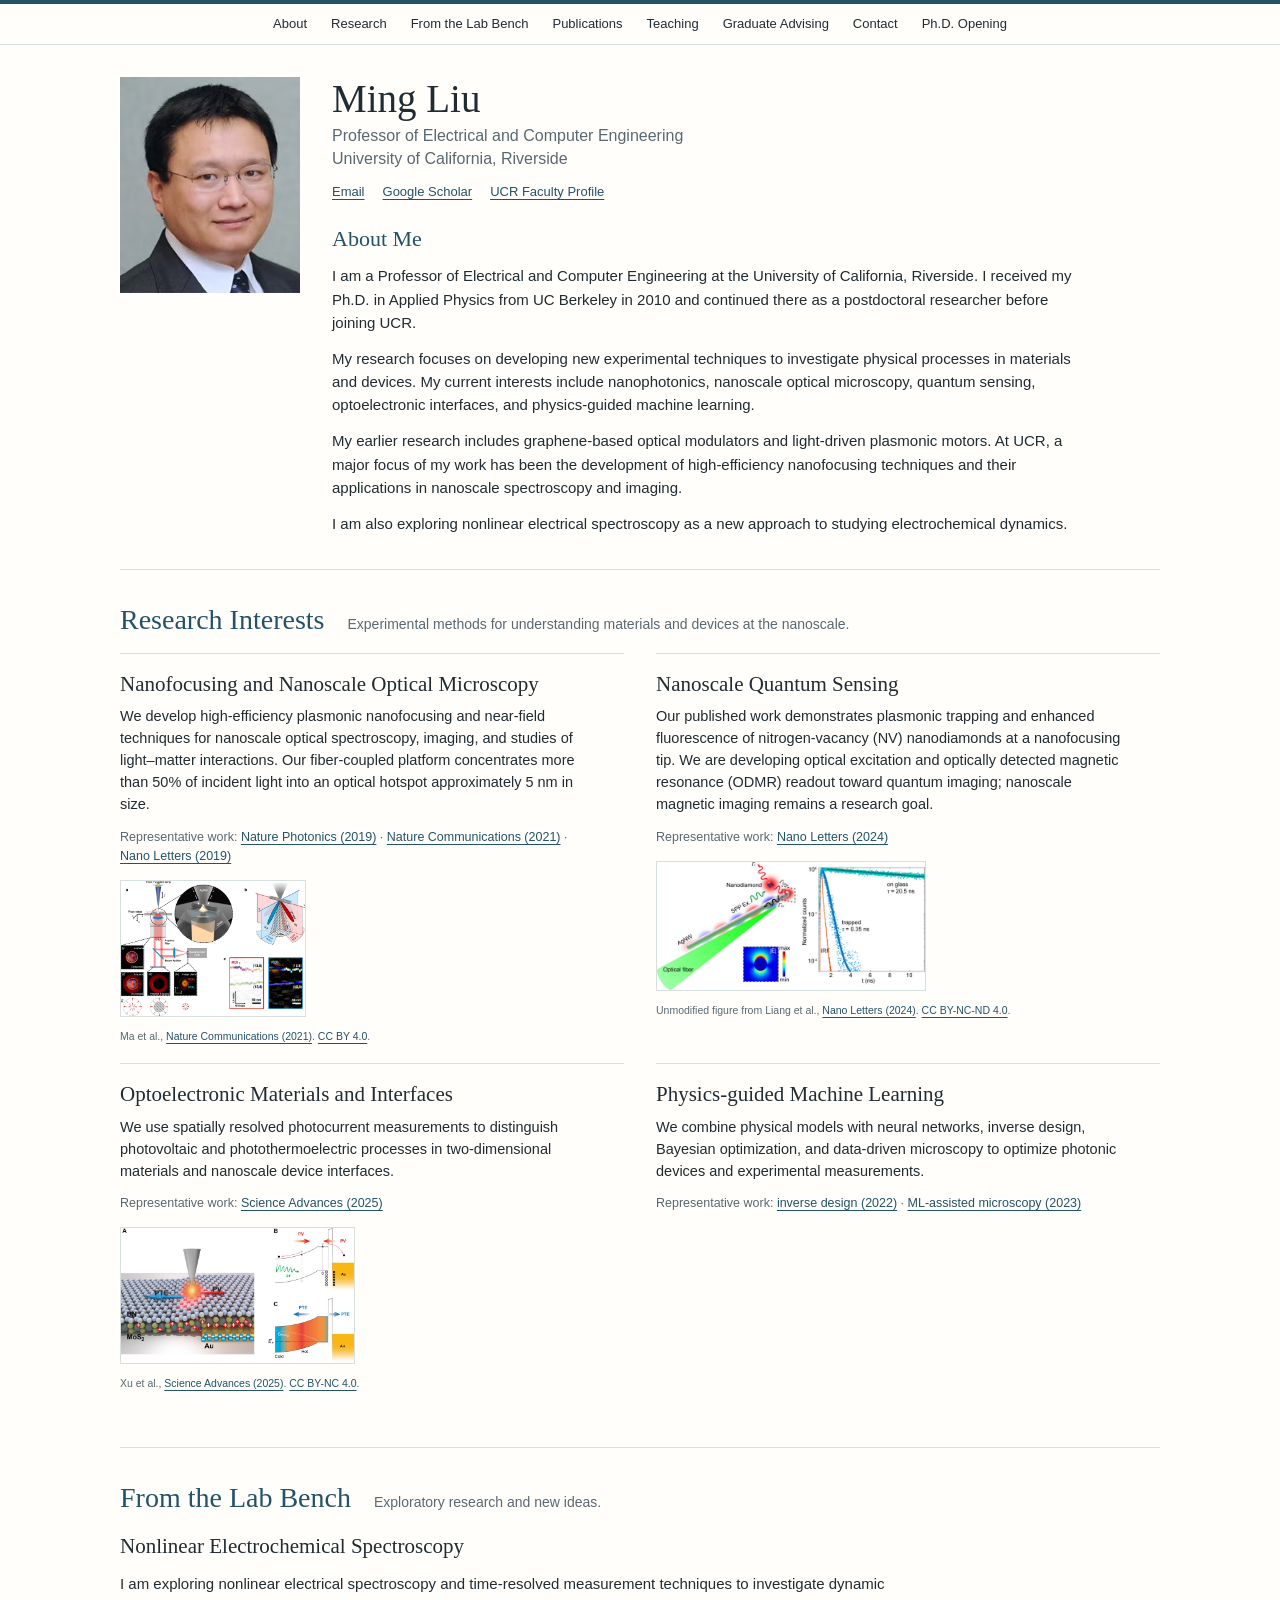
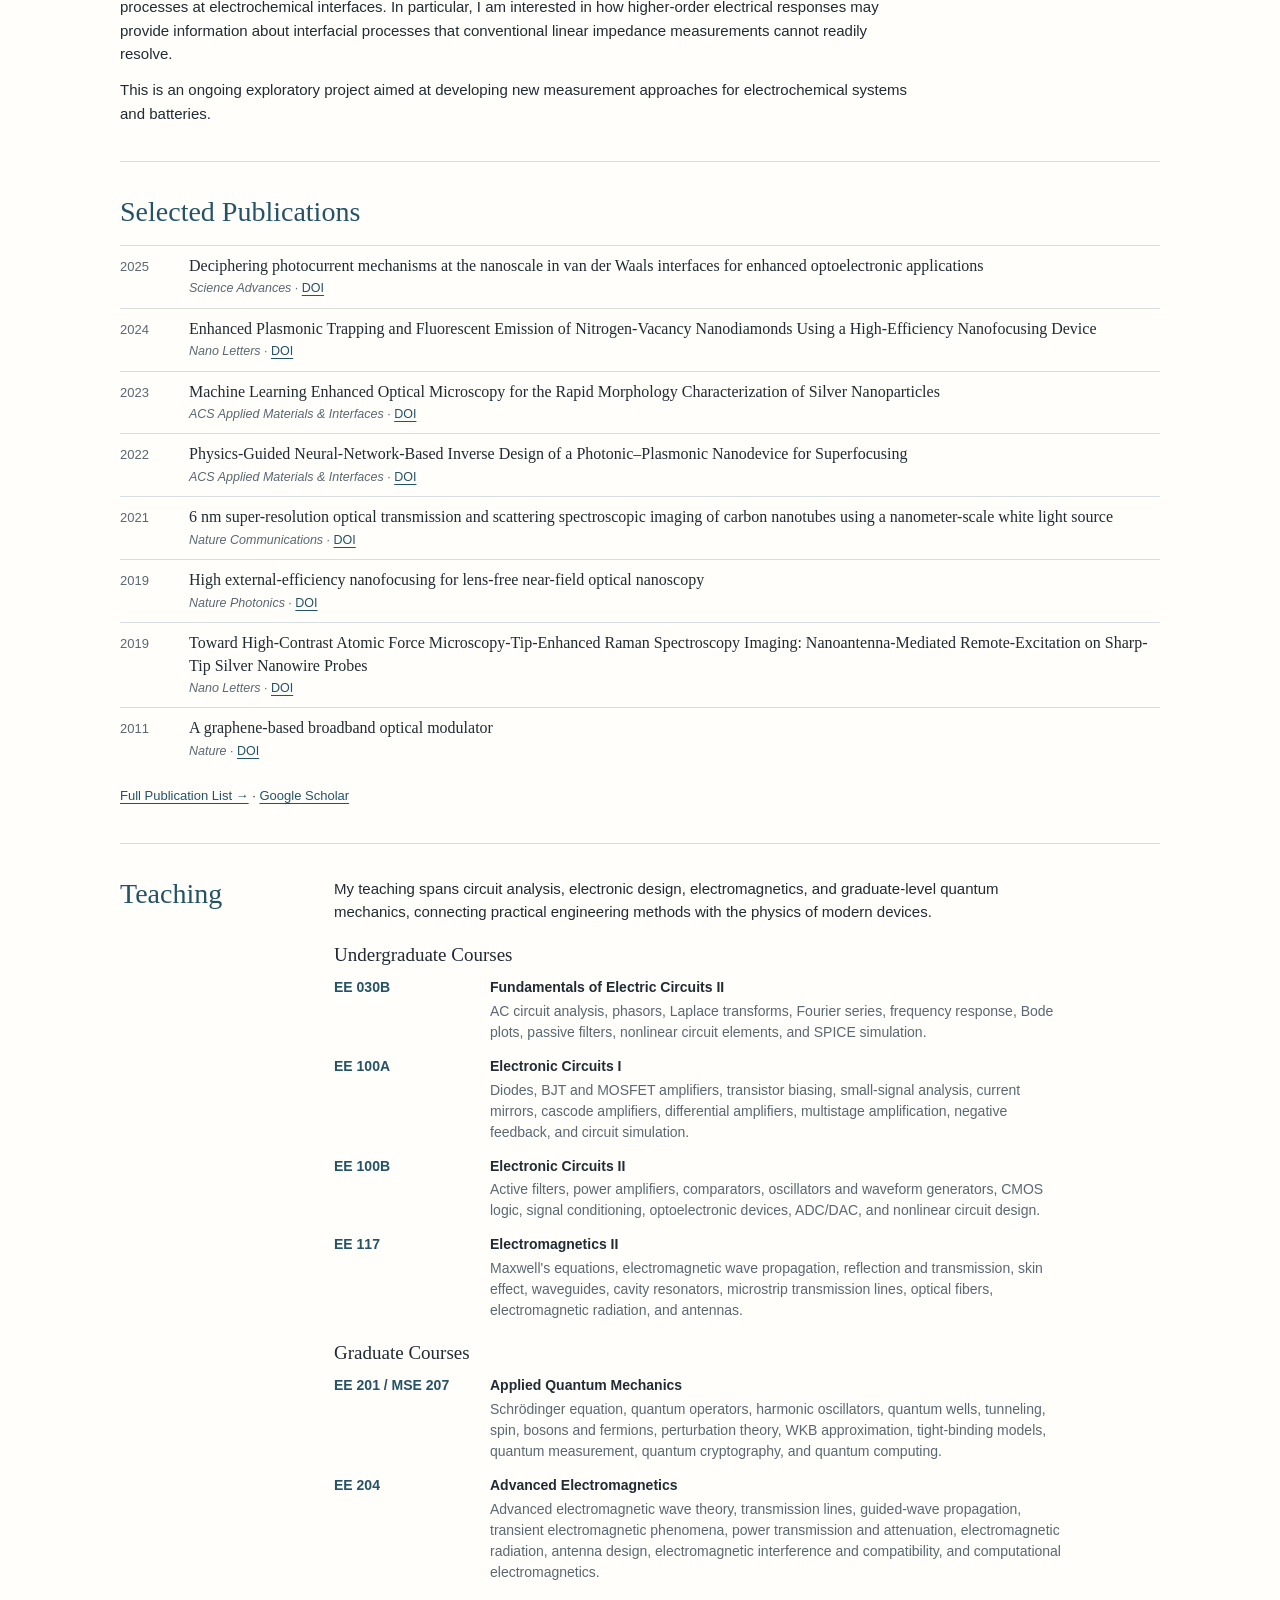
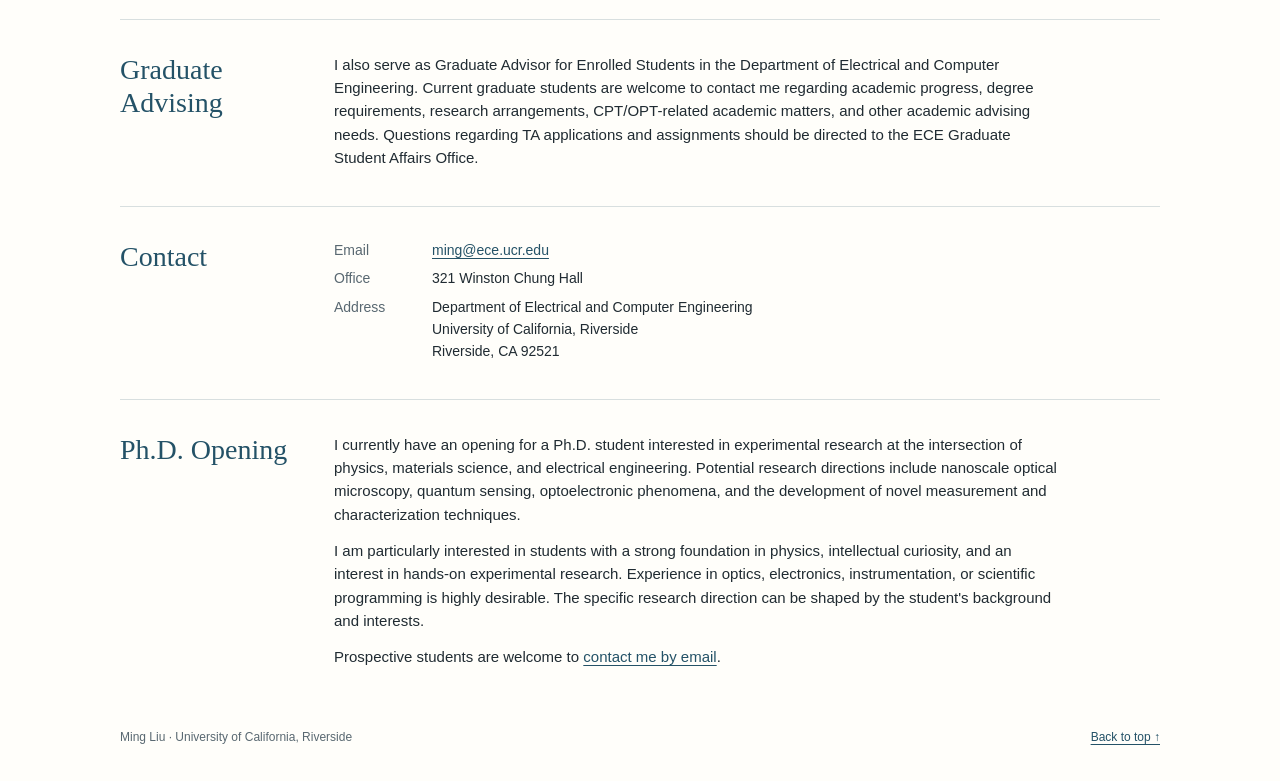
==== commit 82fe6687: "Expand teaching course topics" ====
--- a/index.html
+++ b/index.html
@@ -93,15 +93,15 @@
         <p>My teaching spans circuit analysis, electronic design, electromagnetics, and graduate-level quantum mechanics, connecting practical engineering methods with the physics of modern devices.</p>
         <h3 class="teaching-level">Undergraduate Courses</h3>
         <dl class="course-list">
-          <dt>EE 030B</dt><dd><strong>Fundamentals of Electric Circuits II</strong><span>AC circuits, Laplace and Fourier analysis, frequency response, Bode plots, passive filters, SPICE.</span></dd>
-          <dt>EE 100A</dt><dd><strong>Electronic Circuits I</strong><span>BJT and MOSFET amplifiers, small-signal models, current mirrors, differential amplifiers, feedback.</span></dd>
-          <dt>EE 100B</dt><dd><strong>Electronic Circuits II</strong><span>Active filters, oscillators, power amplifiers, signal conditioning, optoelectronics, ADC/DAC.</span></dd>
-          <dt>EE 117</dt><dd><strong>Electromagnetics II</strong><span>Maxwell's equations, wave propagation, waveguides, resonators, optical fibers, radiation and antennas.</span></dd>
+          <dt>EE 030B</dt><dd><strong>Fundamentals of Electric Circuits II</strong><span>AC circuit analysis, phasors, Laplace transforms, Fourier series, frequency response, Bode plots, passive filters, nonlinear circuit elements, and SPICE simulation.</span></dd>
+          <dt>EE 100A</dt><dd><strong>Electronic Circuits I</strong><span>Diodes, BJT and MOSFET amplifiers, transistor biasing, small-signal analysis, current mirrors, cascode amplifiers, differential amplifiers, multistage amplification, negative feedback, and circuit simulation.</span></dd>
+          <dt>EE 100B</dt><dd><strong>Electronic Circuits II</strong><span>Active filters, power amplifiers, comparators, oscillators and waveform generators, CMOS logic, signal conditioning, optoelectronic devices, ADC/DAC, and nonlinear circuit design.</span></dd>
+          <dt>EE 117</dt><dd><strong>Electromagnetics II</strong><span>Maxwell's equations, electromagnetic wave propagation, reflection and transmission, skin effect, waveguides, cavity resonators, microstrip transmission lines, optical fibers, electromagnetic radiation, and antennas.</span></dd>
         </dl>
         <h3 class="teaching-level">Graduate Courses</h3>
         <dl class="course-list">
-          <dt>EE 201 / MSE 207</dt><dd><strong>Applied Quantum Mechanics</strong><span>Quantum formalism, spin, tunneling, perturbation theory, tight-binding models, quantum measurement and computing.</span></dd>
-          <dt>EE 204</dt><dd><strong>Advanced Electromagnetics</strong><span>Guided waves, transmission lines, transient fields, antenna design and computational electromagnetics.</span></dd>
+          <dt>EE 201 / MSE 207</dt><dd><strong>Applied Quantum Mechanics</strong><span>Schrödinger equation, quantum operators, harmonic oscillators, quantum wells, tunneling, spin, bosons and fermions, perturbation theory, WKB approximation, tight-binding models, quantum measurement, quantum cryptography, and quantum computing.</span></dd>
+          <dt>EE 204</dt><dd><strong>Advanced Electromagnetics</strong><span>Advanced electromagnetic wave theory, transmission lines, guided-wave propagation, transient electromagnetic phenomena, power transmission and attenuation, electromagnetic radiation, antenna design, electromagnetic interference and compatibility, and computational electromagnetics.</span></dd>
         </dl>
       </div>
     </section>
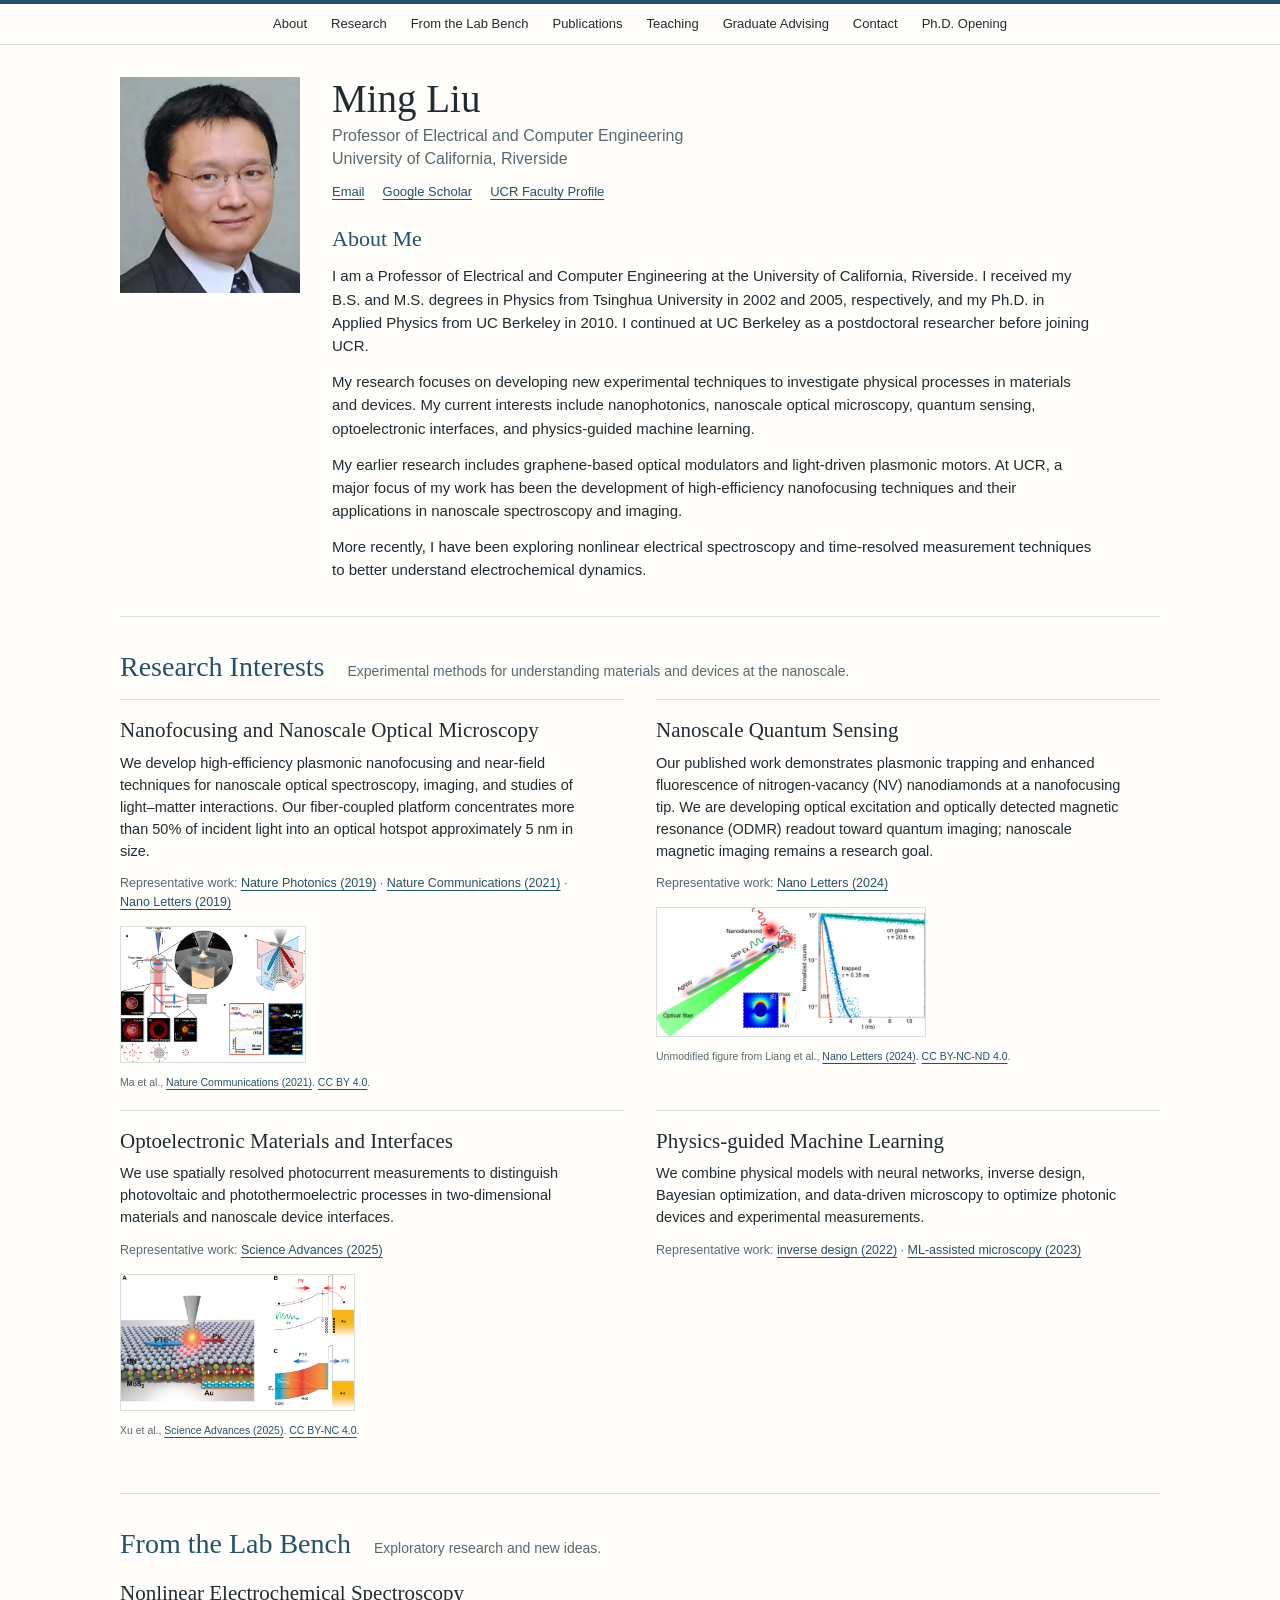
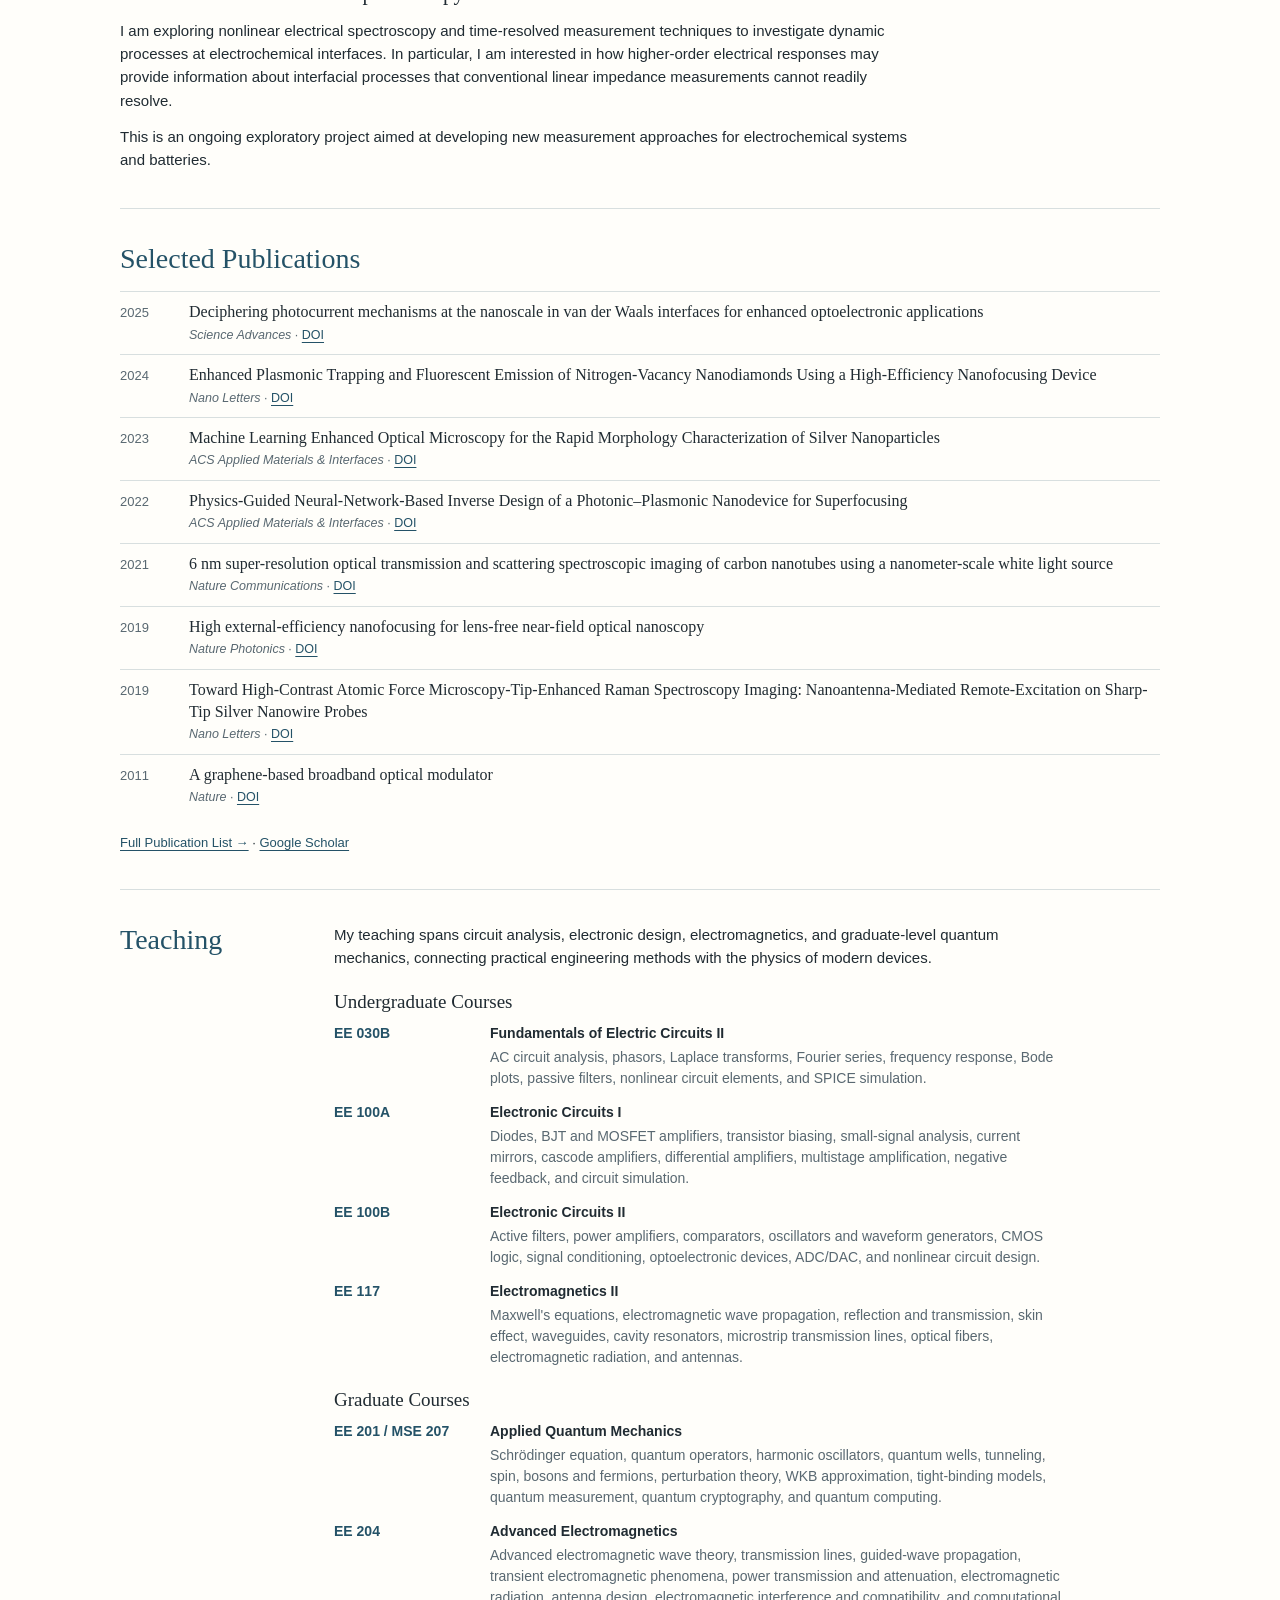
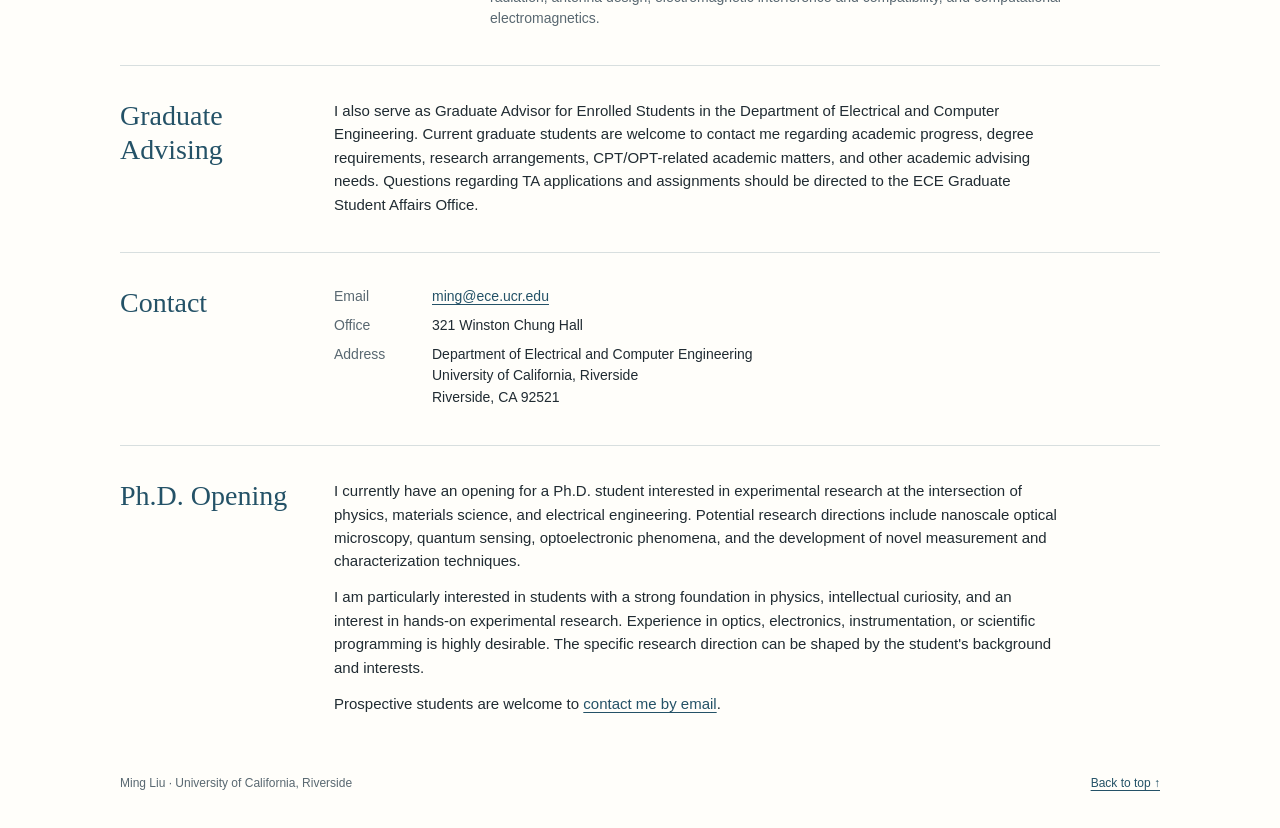
==== commit 6d778fa5: "Update About Me biography" ====
--- a/index.html
+++ b/index.html
@@ -31,10 +31,10 @@
       </div>
       <div class="biography">
         <h2>About Me</h2>
-        <p>I am a Professor of Electrical and Computer Engineering at the University of California, Riverside. I received my Ph.D. in Applied Physics from UC Berkeley in 2010 and continued there as a postdoctoral researcher before joining UCR.</p>
+        <p>I am a Professor of Electrical and Computer Engineering at the University of California, Riverside. I received my B.S. and M.S. degrees in Physics from Tsinghua University in 2002 and 2005, respectively, and my Ph.D. in Applied Physics from UC Berkeley in 2010. I continued at UC Berkeley as a postdoctoral researcher before joining UCR.</p>
         <p>My research focuses on developing new experimental techniques to investigate physical processes in materials and devices. My current interests include nanophotonics, nanoscale optical microscopy, quantum sensing, optoelectronic interfaces, and physics-guided machine learning.</p>
         <p>My earlier research includes graphene-based optical modulators and light-driven plasmonic motors. At UCR, a major focus of my work has been the development of high-efficiency nanofocusing techniques and their applications in nanoscale spectroscopy and imaging.</p>
-        <p>I am also exploring nonlinear electrical spectroscopy as a new approach to studying electrochemical dynamics.</p>
+        <p>More recently, I have been exploring nonlinear electrical spectroscopy and time-resolved measurement techniques to better understand electrochemical dynamics.</p>
       </div>
     </section>
 
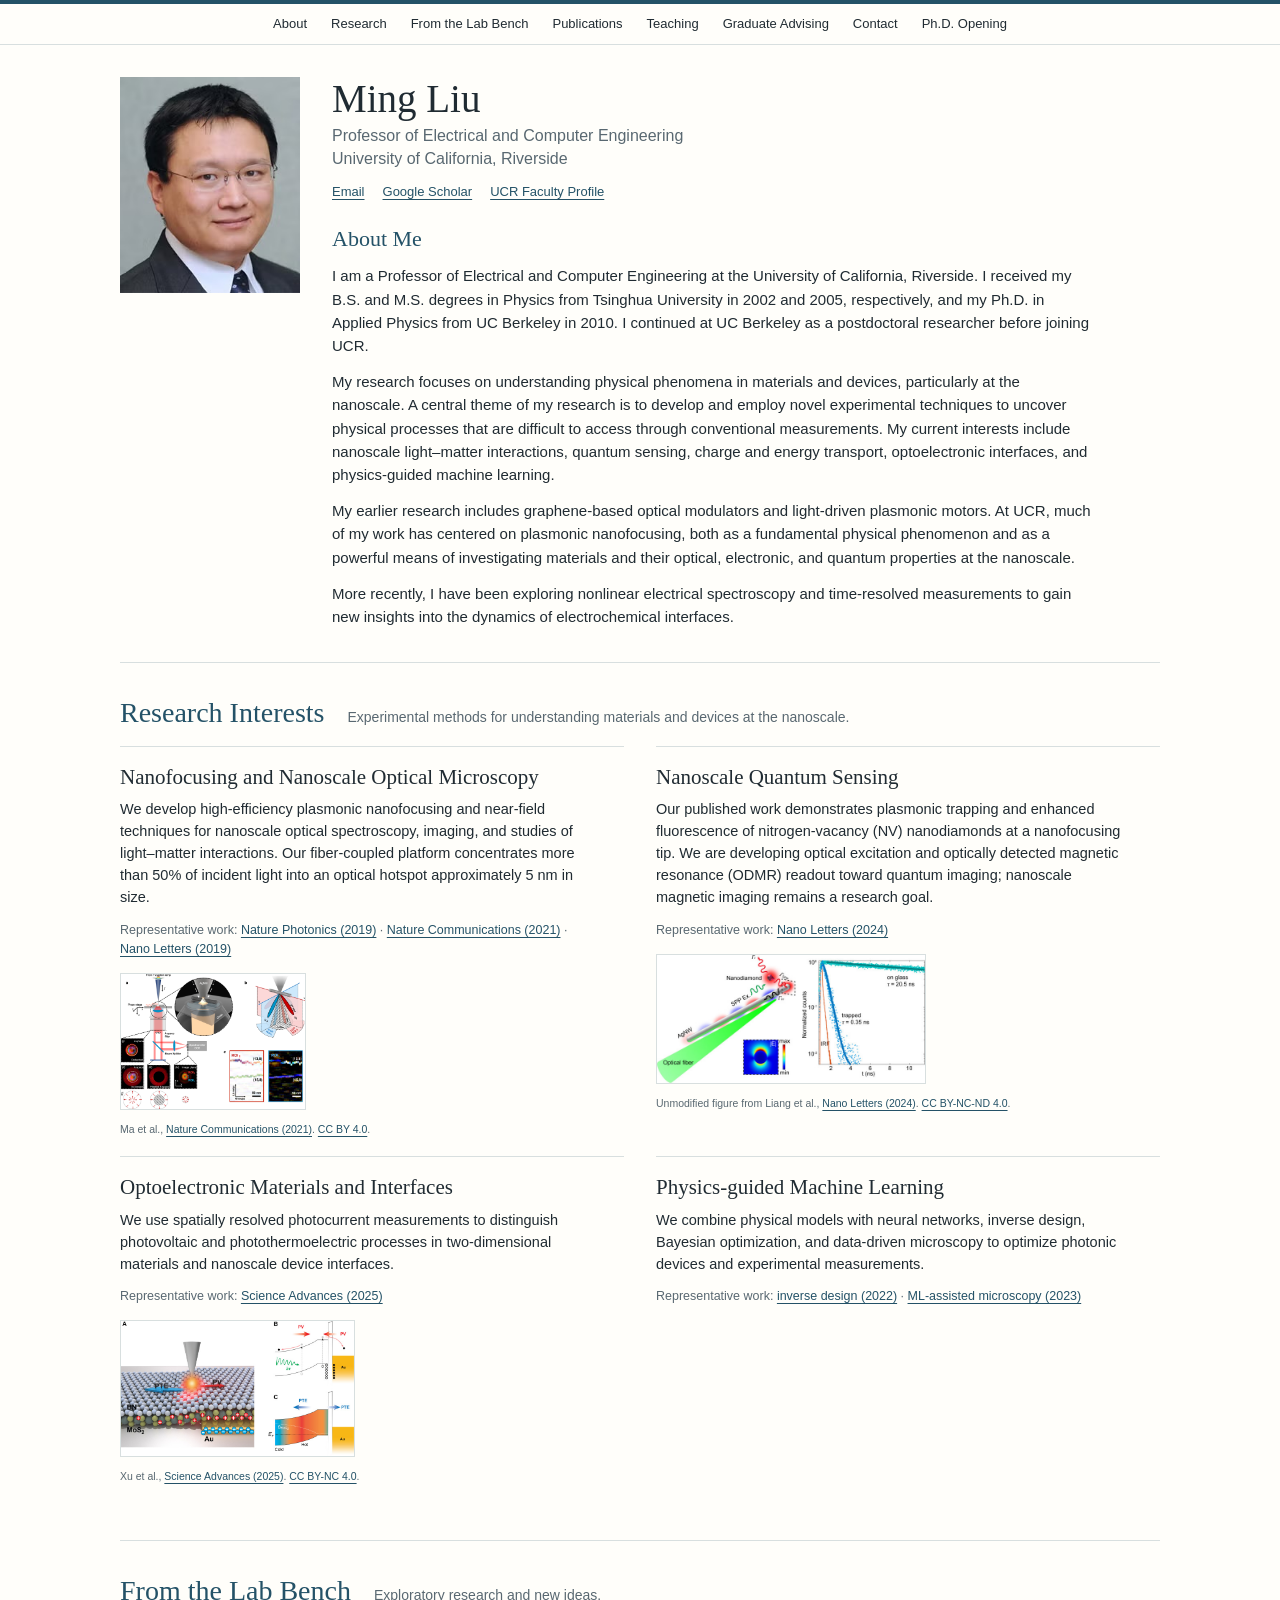
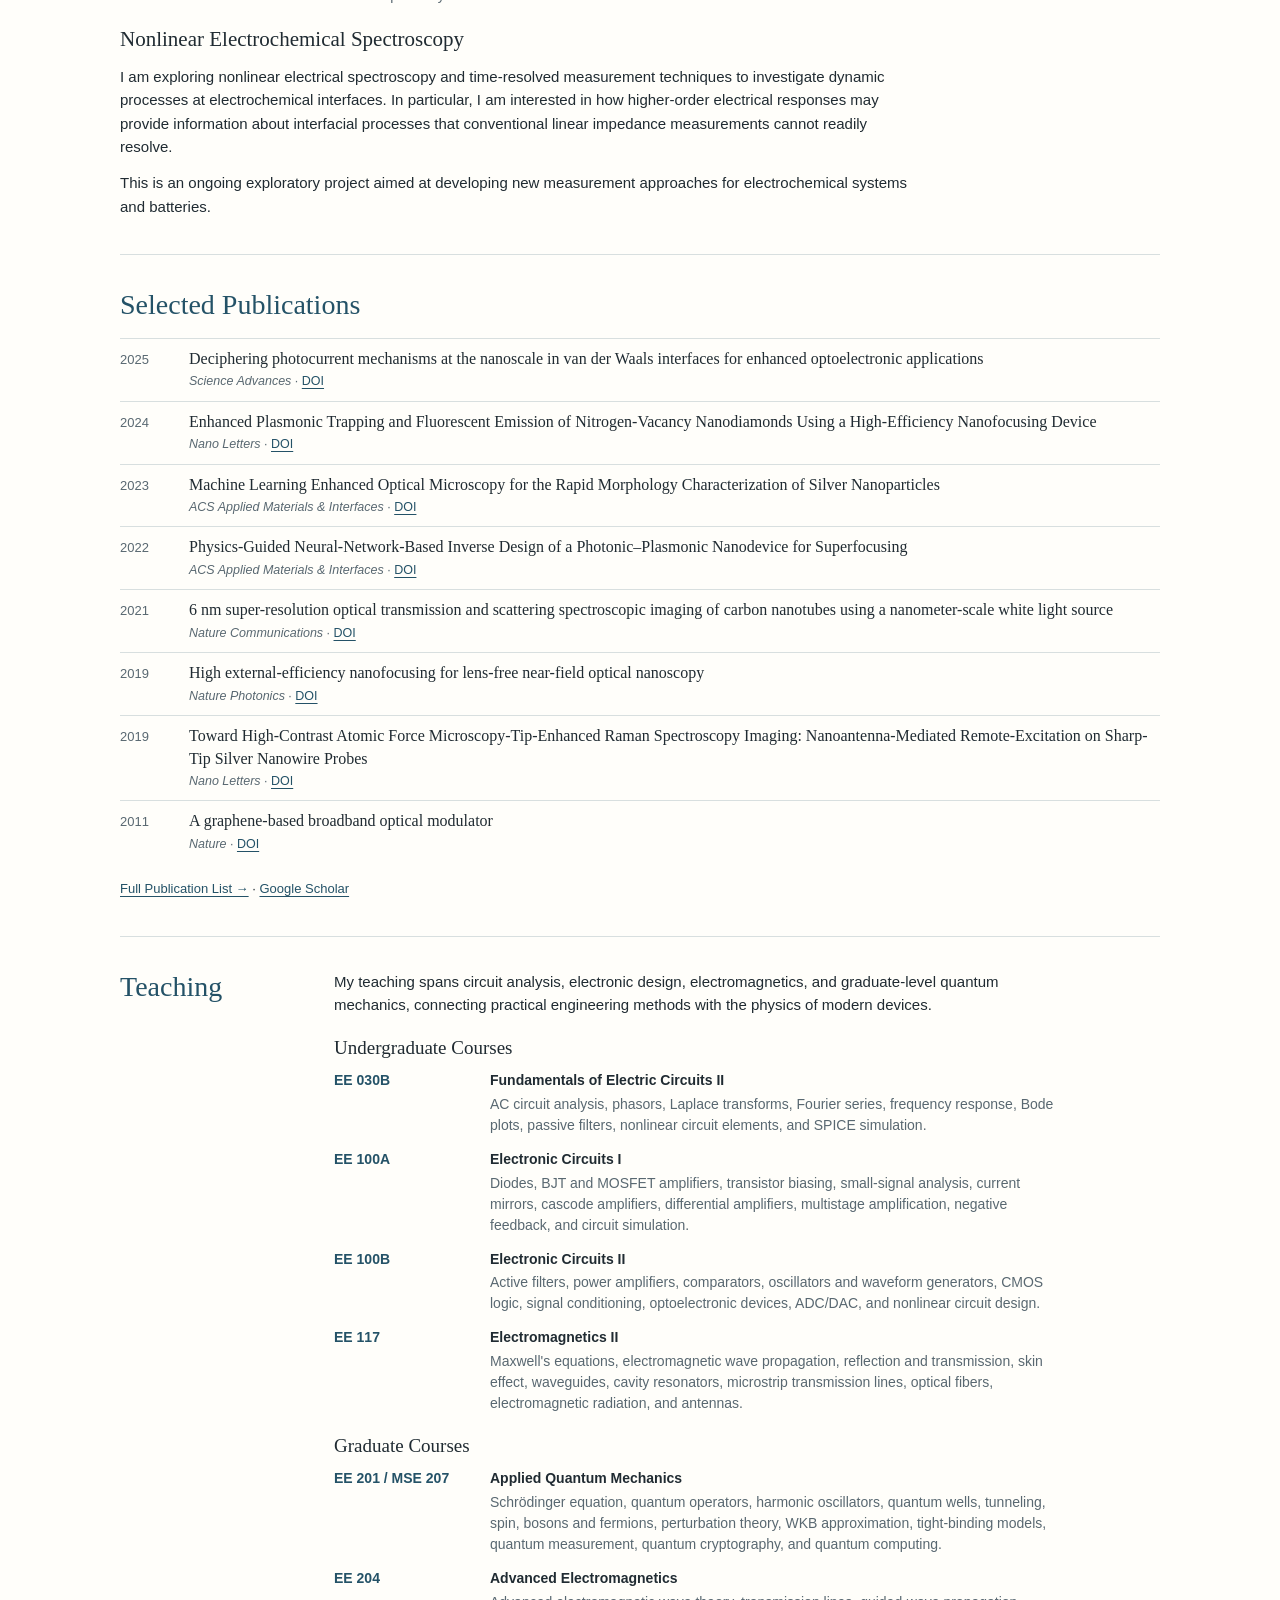
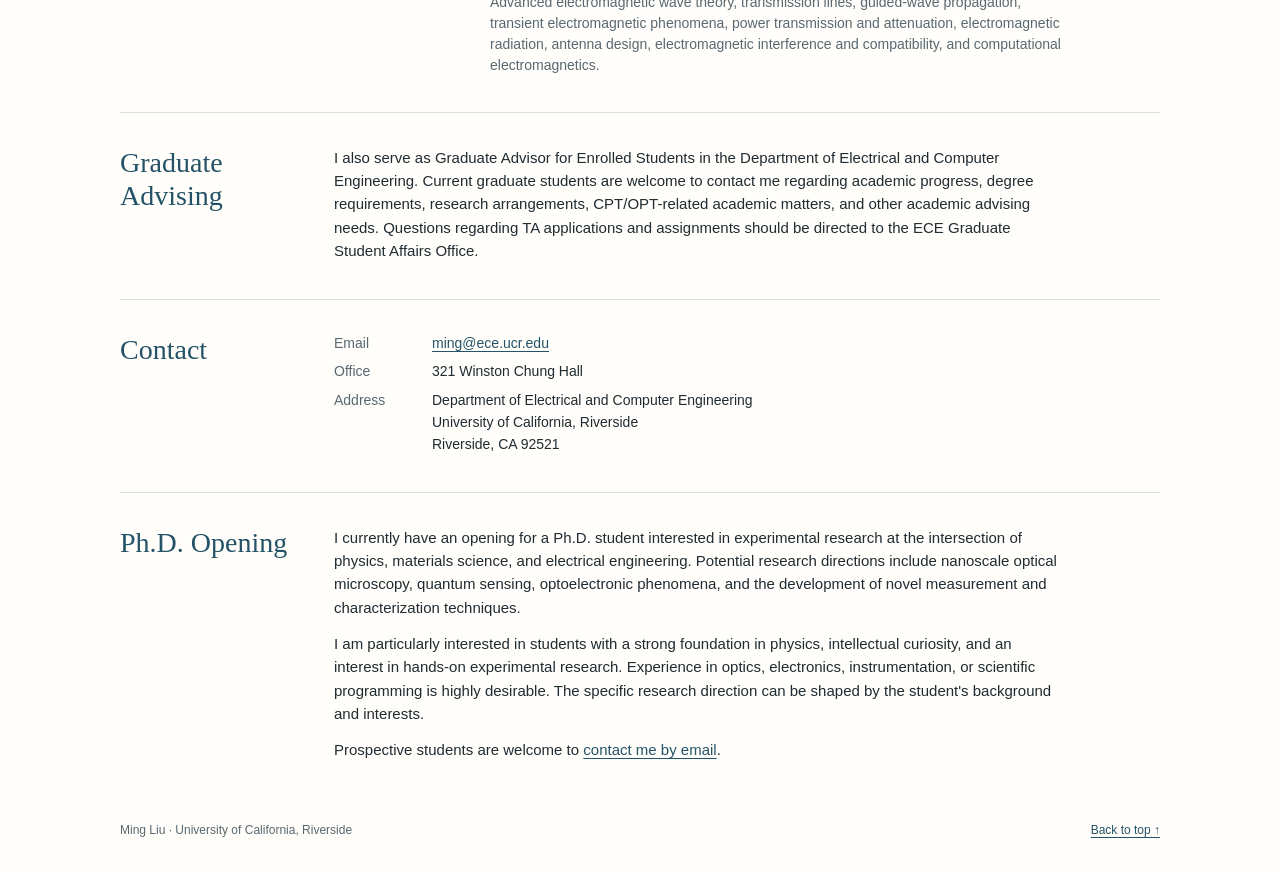
==== commit 2e9c9216: "Refine About Me research focus" ====
--- a/index.html
+++ b/index.html
@@ -32,9 +32,9 @@
       <div class="biography">
         <h2>About Me</h2>
         <p>I am a Professor of Electrical and Computer Engineering at the University of California, Riverside. I received my B.S. and M.S. degrees in Physics from Tsinghua University in 2002 and 2005, respectively, and my Ph.D. in Applied Physics from UC Berkeley in 2010. I continued at UC Berkeley as a postdoctoral researcher before joining UCR.</p>
-        <p>My research focuses on developing new experimental techniques to investigate physical processes in materials and devices. My current interests include nanophotonics, nanoscale optical microscopy, quantum sensing, optoelectronic interfaces, and physics-guided machine learning.</p>
-        <p>My earlier research includes graphene-based optical modulators and light-driven plasmonic motors. At UCR, a major focus of my work has been the development of high-efficiency nanofocusing techniques and their applications in nanoscale spectroscopy and imaging.</p>
-        <p>More recently, I have been exploring nonlinear electrical spectroscopy and time-resolved measurement techniques to better understand electrochemical dynamics.</p>
+        <p>My research focuses on understanding physical phenomena in materials and devices, particularly at the nanoscale. A central theme of my research is to develop and employ novel experimental techniques to uncover physical processes that are difficult to access through conventional measurements. My current interests include nanoscale light–matter interactions, quantum sensing, charge and energy transport, optoelectronic interfaces, and physics-guided machine learning.</p>
+        <p>My earlier research includes graphene-based optical modulators and light-driven plasmonic motors. At UCR, much of my work has centered on plasmonic nanofocusing, both as a fundamental physical phenomenon and as a powerful means of investigating materials and their optical, electronic, and quantum properties at the nanoscale.</p>
+        <p>More recently, I have been exploring nonlinear electrical spectroscopy and time-resolved measurements to gain new insights into the dynamics of electrochemical interfaces.</p>
       </div>
     </section>
 
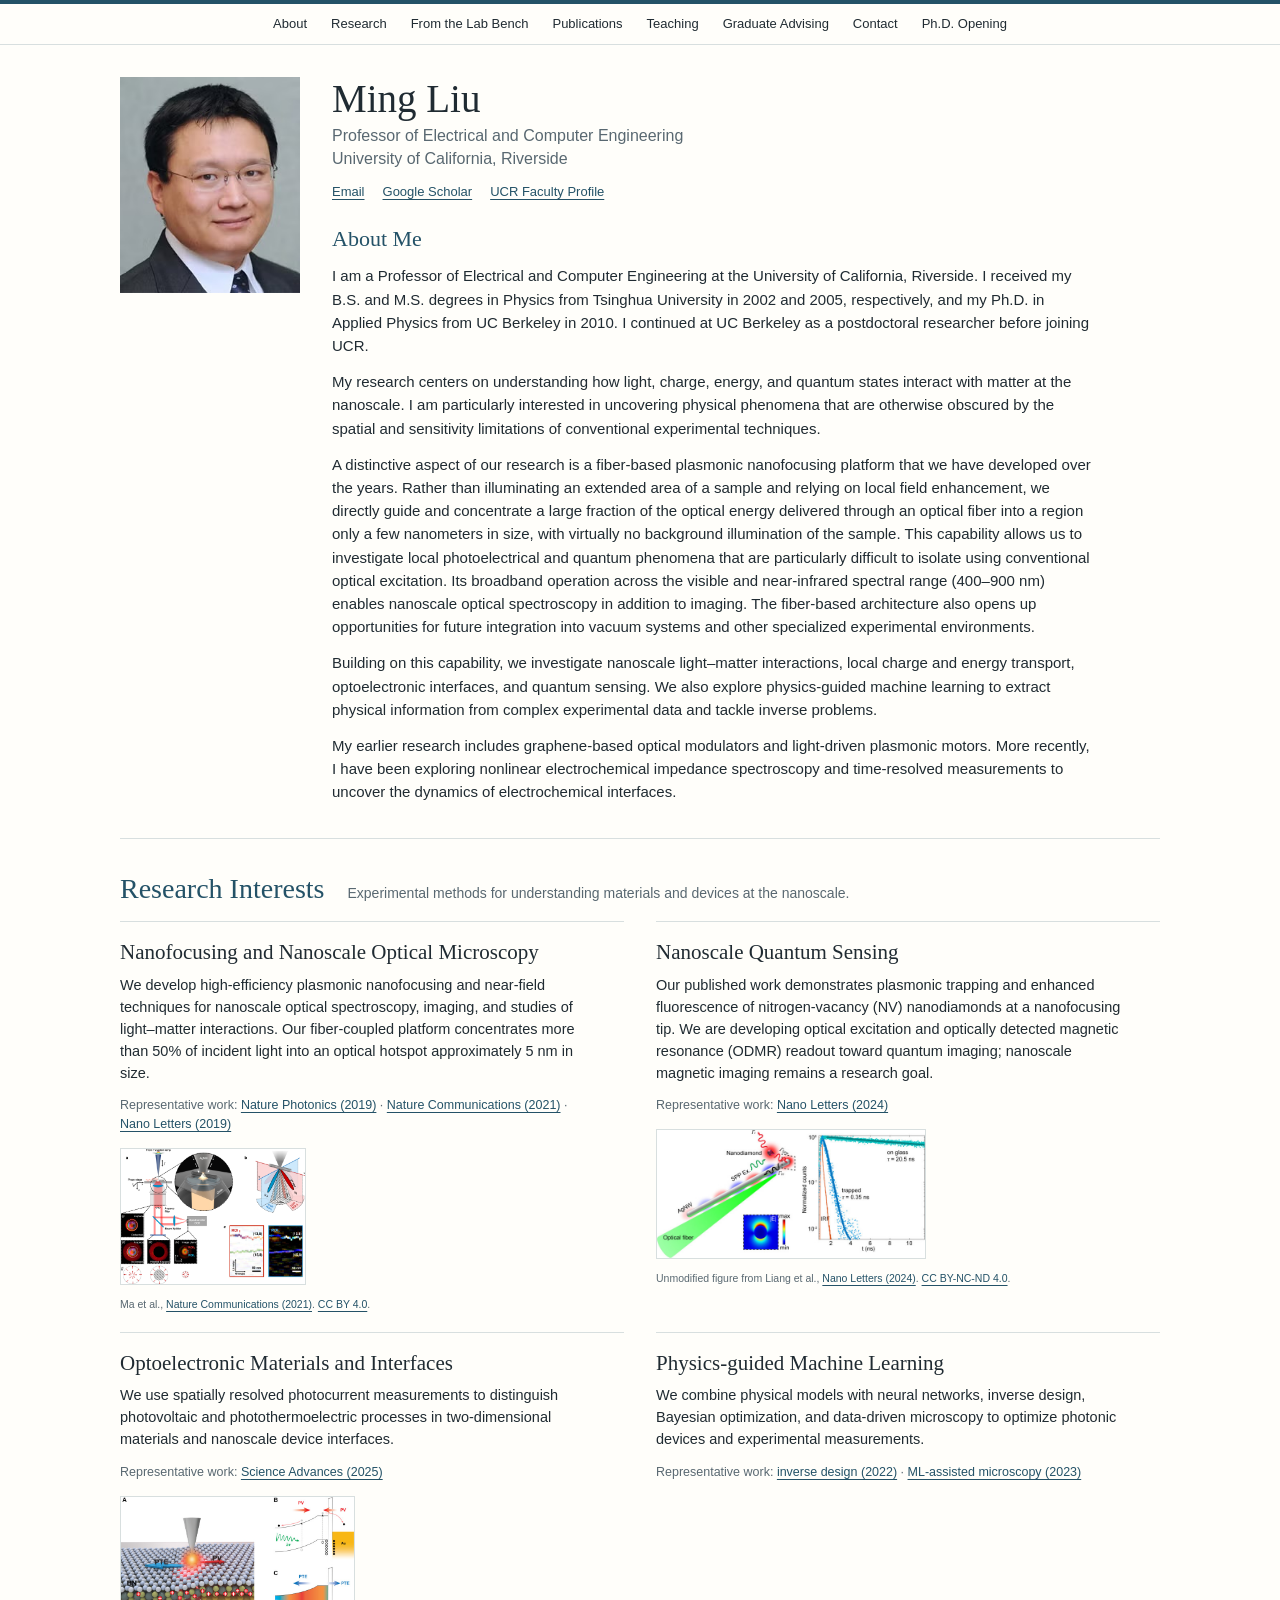
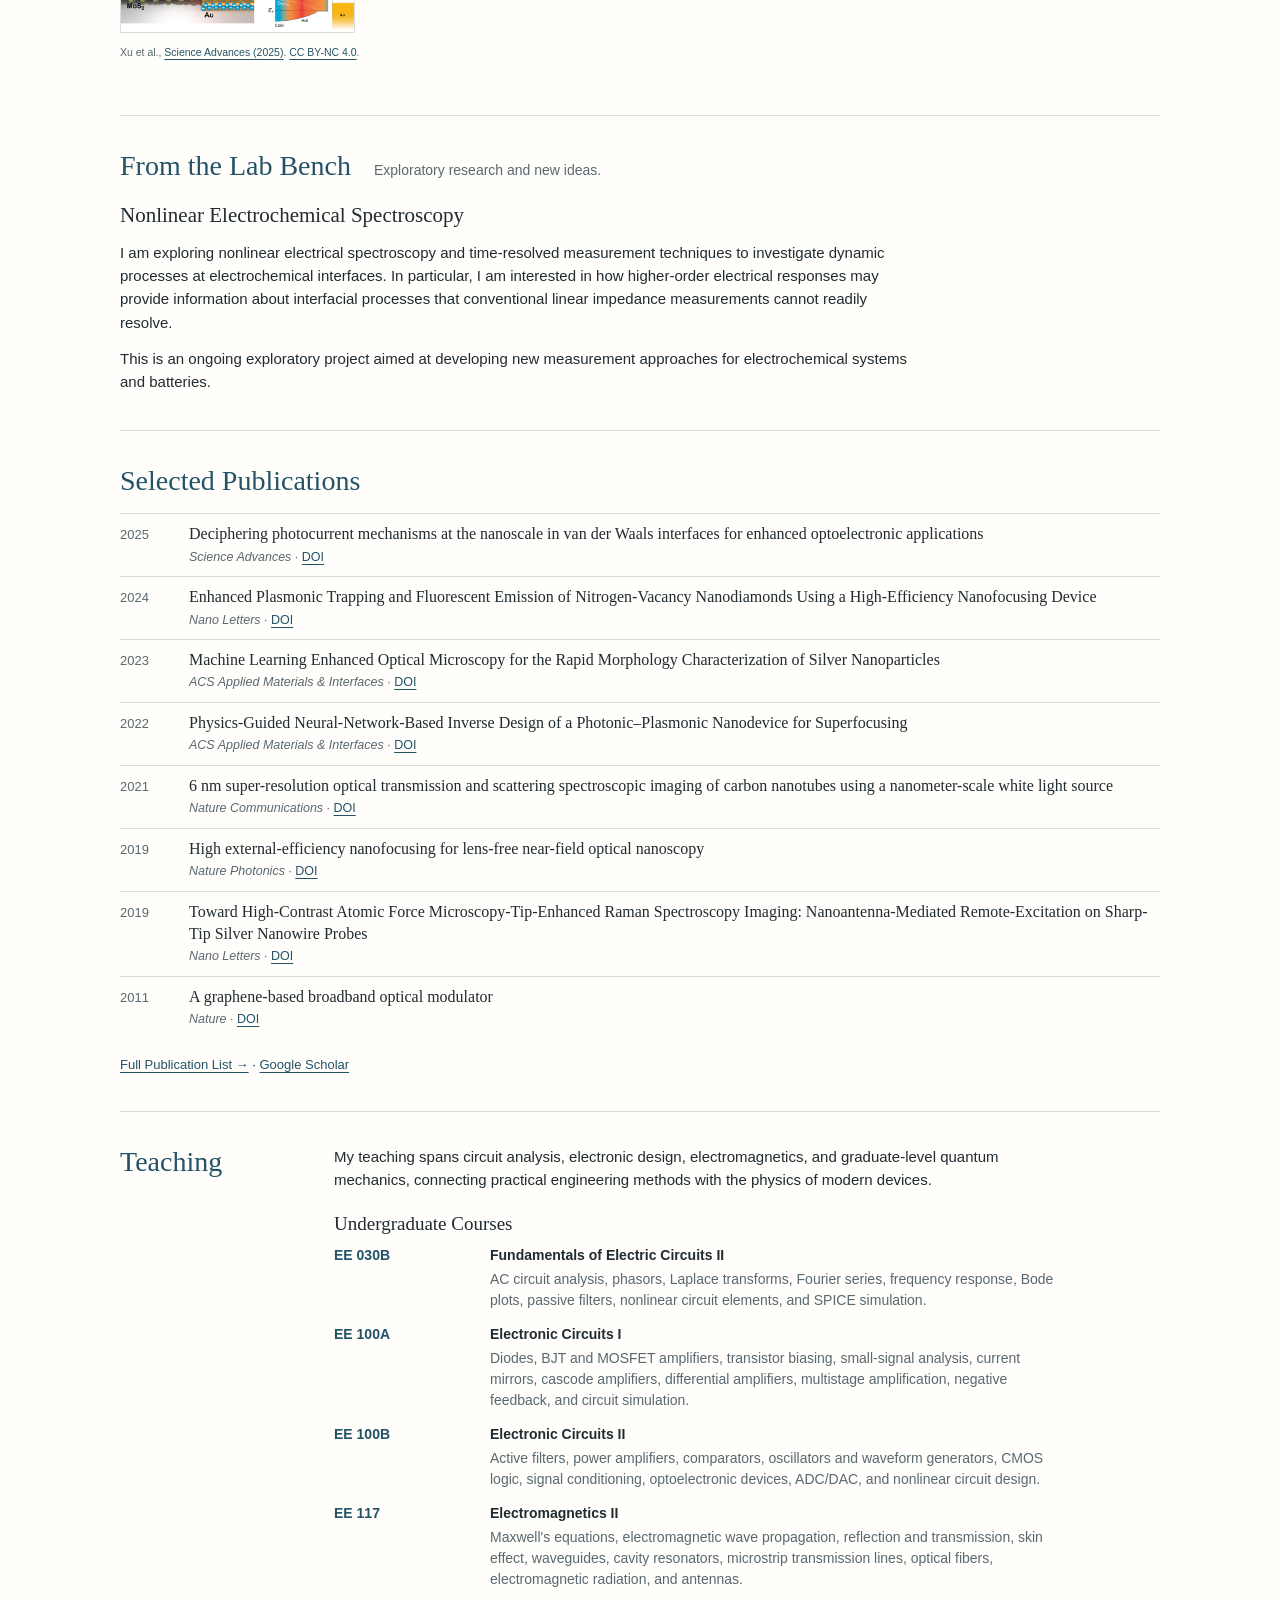
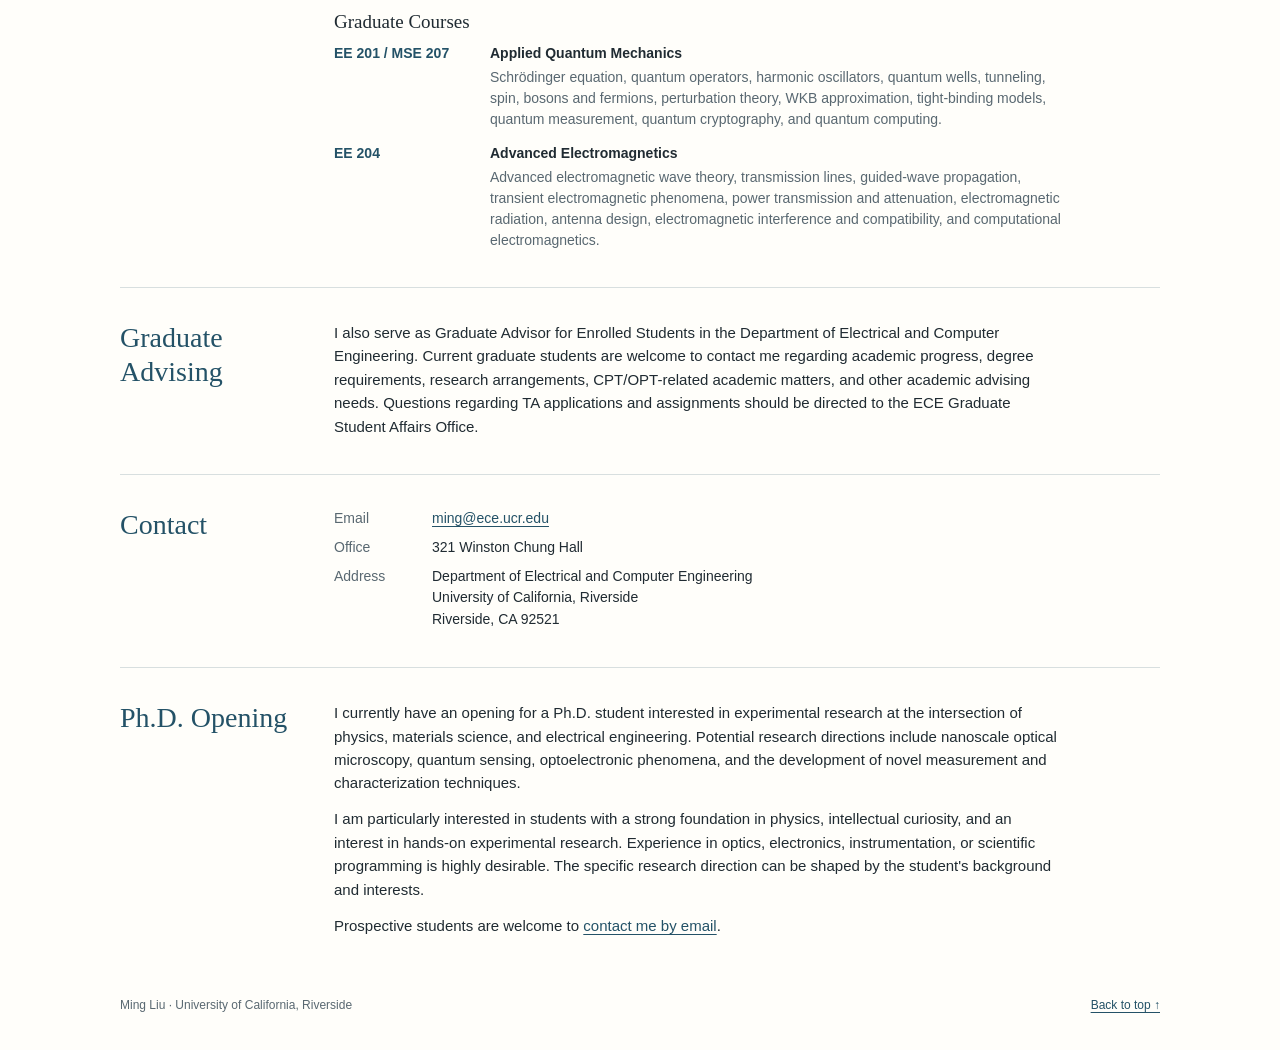
==== commit 8ed5aac3: "Expand About Me nanofocusing description" ====
--- a/index.html
+++ b/index.html
@@ -32,9 +32,10 @@
       <div class="biography">
         <h2>About Me</h2>
         <p>I am a Professor of Electrical and Computer Engineering at the University of California, Riverside. I received my B.S. and M.S. degrees in Physics from Tsinghua University in 2002 and 2005, respectively, and my Ph.D. in Applied Physics from UC Berkeley in 2010. I continued at UC Berkeley as a postdoctoral researcher before joining UCR.</p>
-        <p>My research focuses on understanding physical phenomena in materials and devices, particularly at the nanoscale. A central theme of my research is to develop and employ novel experimental techniques to uncover physical processes that are difficult to access through conventional measurements. My current interests include nanoscale light–matter interactions, quantum sensing, charge and energy transport, optoelectronic interfaces, and physics-guided machine learning.</p>
-        <p>My earlier research includes graphene-based optical modulators and light-driven plasmonic motors. At UCR, much of my work has centered on plasmonic nanofocusing, both as a fundamental physical phenomenon and as a powerful means of investigating materials and their optical, electronic, and quantum properties at the nanoscale.</p>
-        <p>More recently, I have been exploring nonlinear electrical spectroscopy and time-resolved measurements to gain new insights into the dynamics of electrochemical interfaces.</p>
+        <p>My research centers on understanding how light, charge, energy, and quantum states interact with matter at the nanoscale. I am particularly interested in uncovering physical phenomena that are otherwise obscured by the spatial and sensitivity limitations of conventional experimental techniques.</p>
+        <p>A distinctive aspect of our research is a fiber-based plasmonic nanofocusing platform that we have developed over the years. Rather than illuminating an extended area of a sample and relying on local field enhancement, we directly guide and concentrate a large fraction of the optical energy delivered through an optical fiber into a region only a few nanometers in size, with virtually no background illumination of the sample. This capability allows us to investigate local photoelectrical and quantum phenomena that are particularly difficult to isolate using conventional optical excitation. Its broadband operation across the visible and near-infrared spectral range (400–900 nm) enables nanoscale optical spectroscopy in addition to imaging. The fiber-based architecture also opens up opportunities for future integration into vacuum systems and other specialized experimental environments.</p>
+        <p>Building on this capability, we investigate nanoscale light–matter interactions, local charge and energy transport, optoelectronic interfaces, and quantum sensing. We also explore physics-guided machine learning to extract physical information from complex experimental data and tackle inverse problems.</p>
+        <p>My earlier research includes graphene-based optical modulators and light-driven plasmonic motors. More recently, I have been exploring nonlinear electrochemical impedance spectroscopy and time-resolved measurements to uncover the dynamics of electrochemical interfaces.</p>
       </div>
     </section>
 
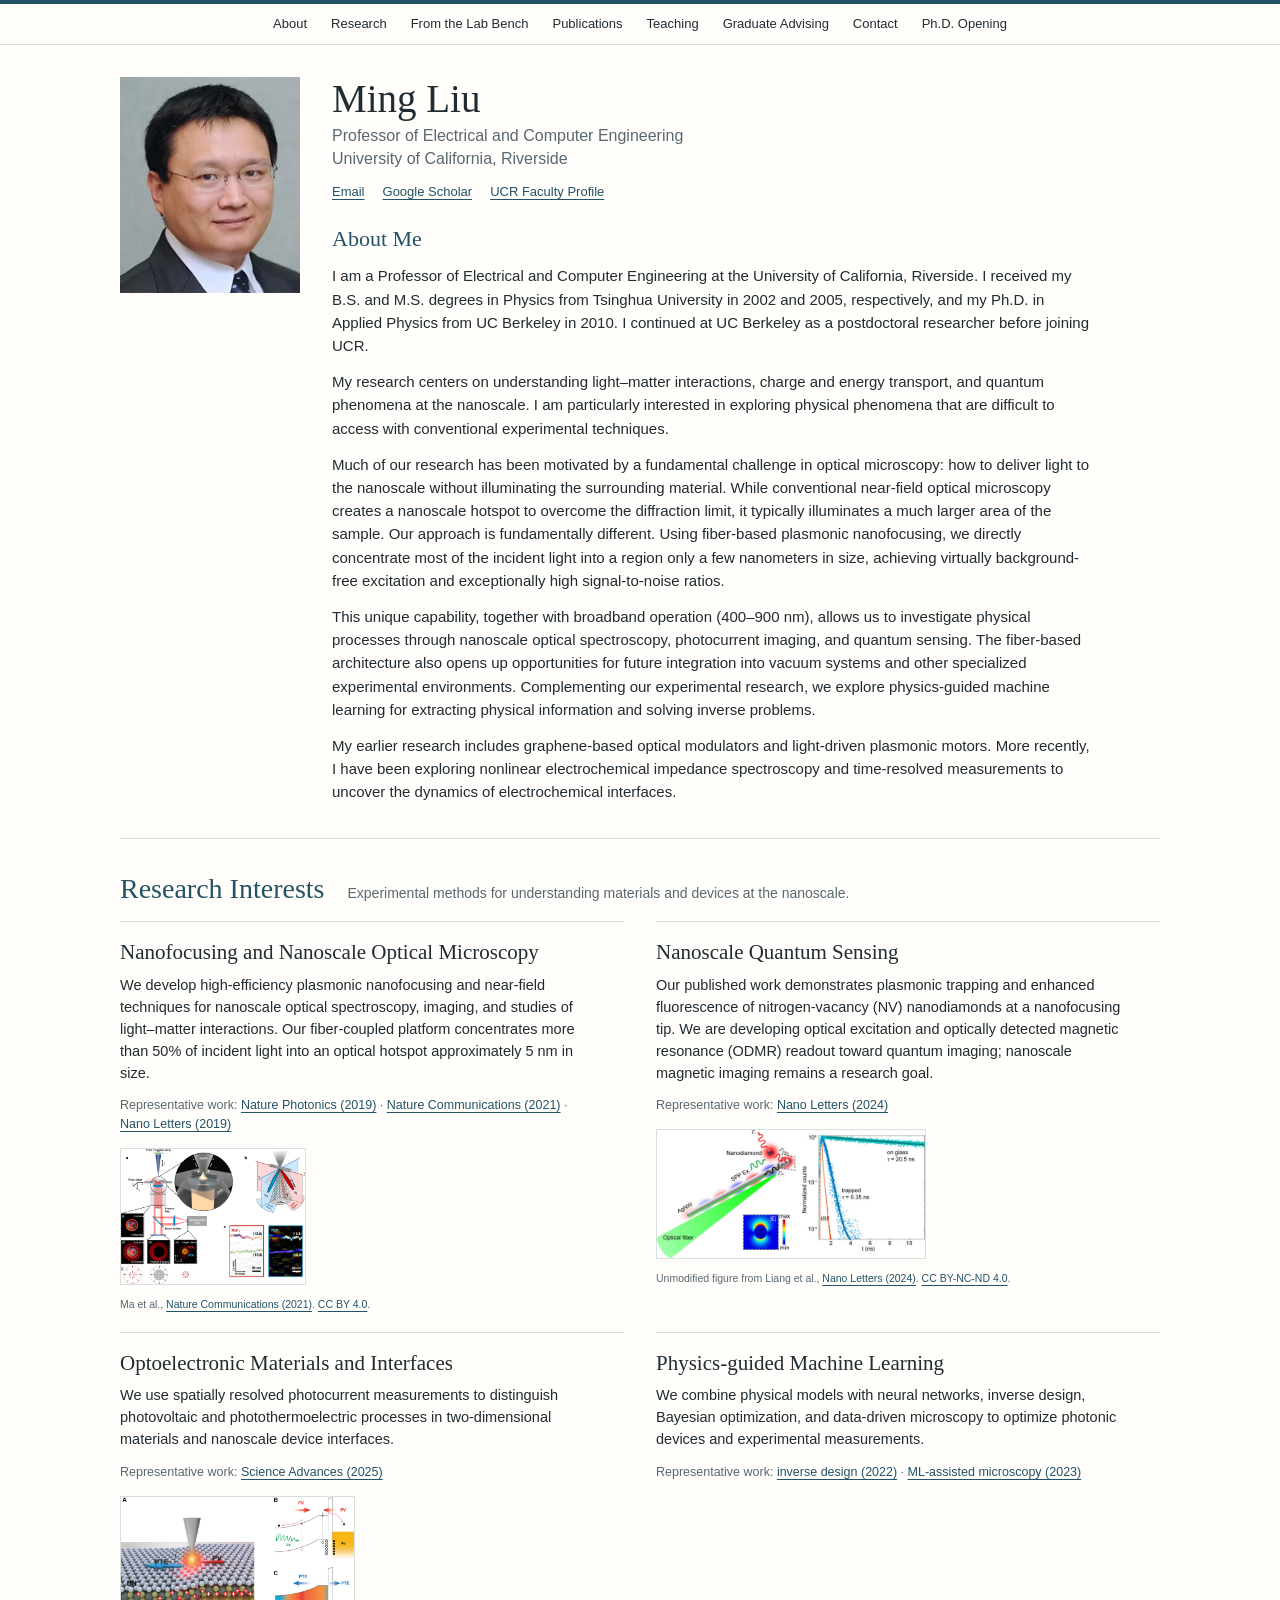
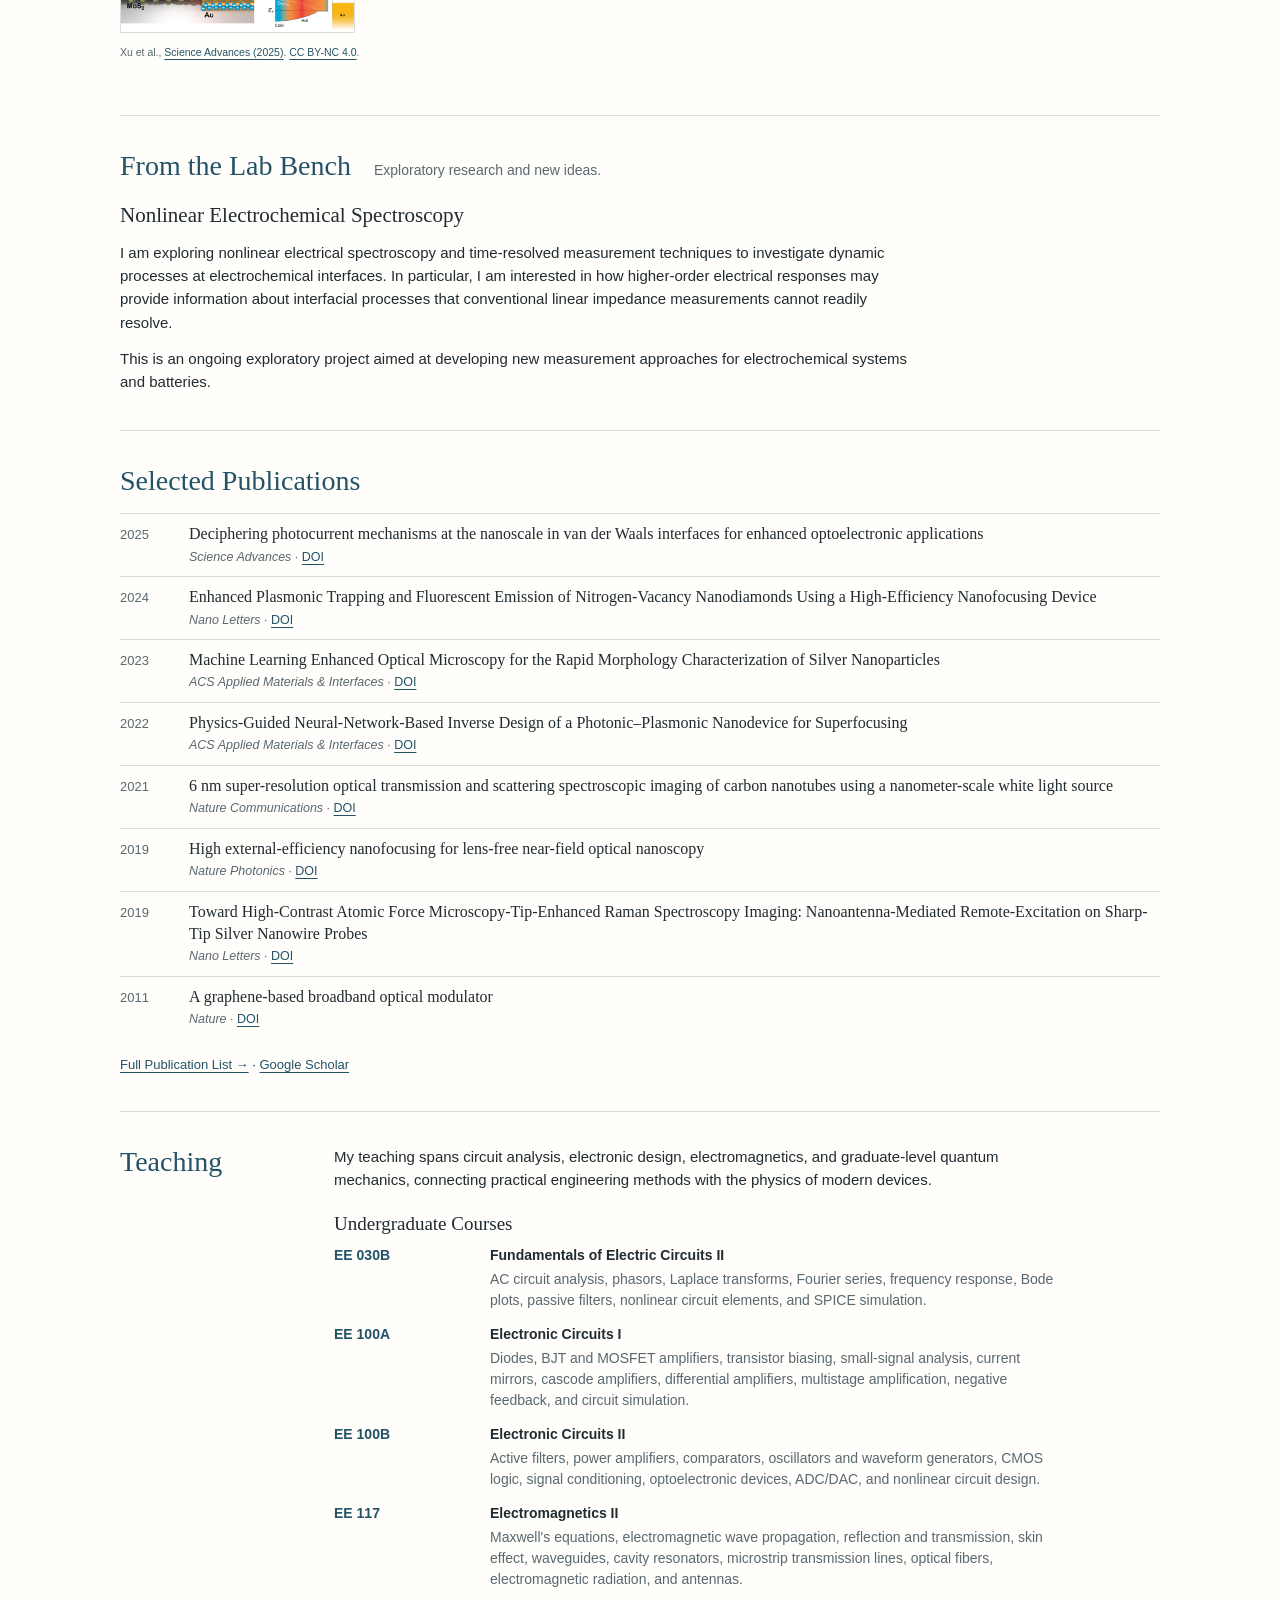
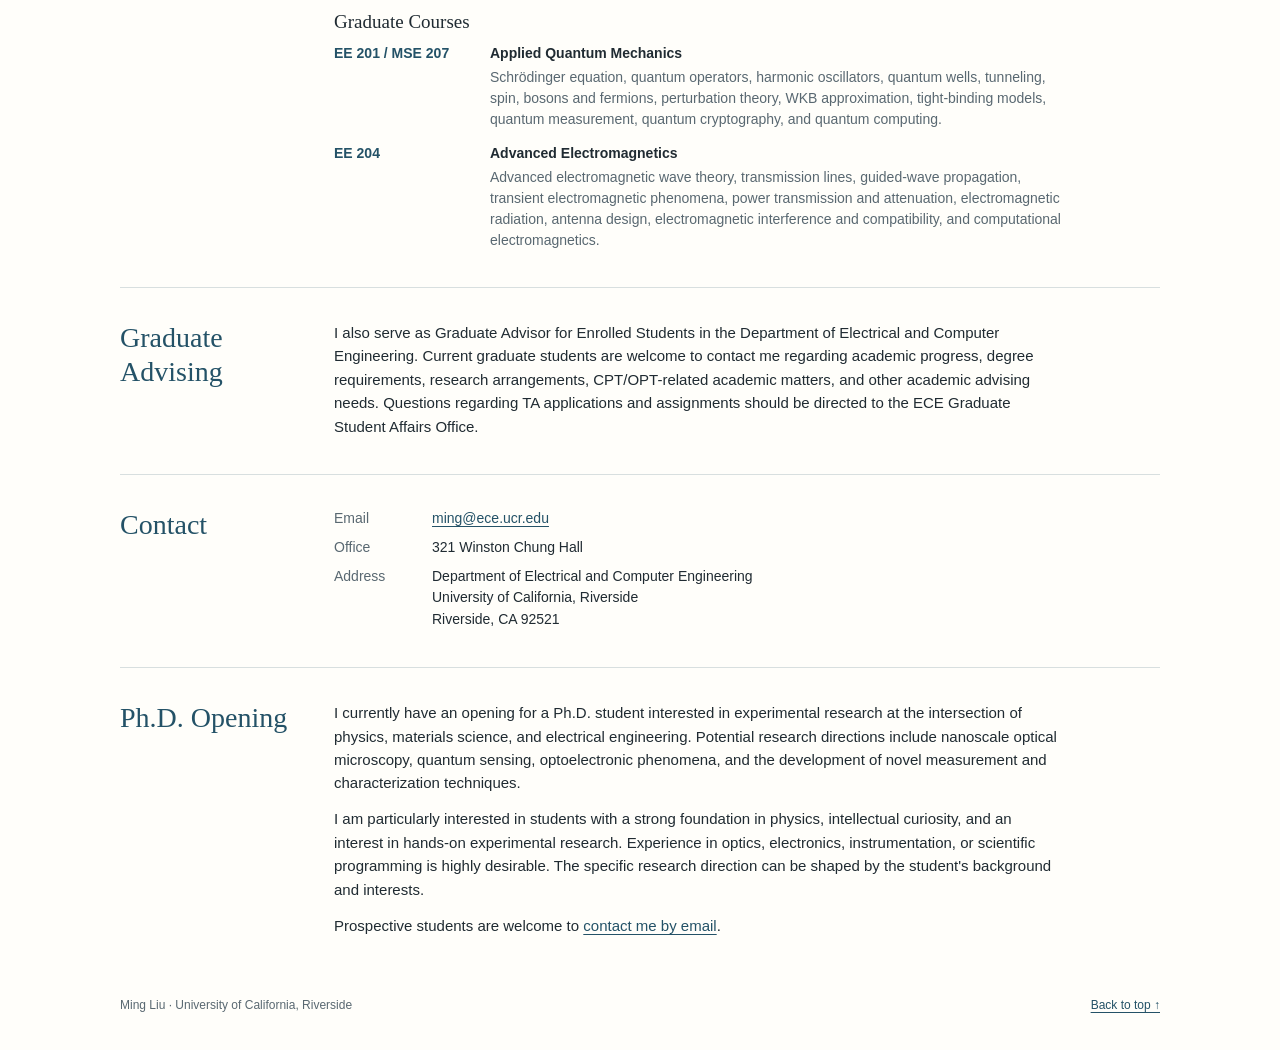
==== commit f3ea8684: "Revise About Me microscopy description" ====
--- a/index.html
+++ b/index.html
@@ -32,9 +32,9 @@
       <div class="biography">
         <h2>About Me</h2>
         <p>I am a Professor of Electrical and Computer Engineering at the University of California, Riverside. I received my B.S. and M.S. degrees in Physics from Tsinghua University in 2002 and 2005, respectively, and my Ph.D. in Applied Physics from UC Berkeley in 2010. I continued at UC Berkeley as a postdoctoral researcher before joining UCR.</p>
-        <p>My research centers on understanding how light, charge, energy, and quantum states interact with matter at the nanoscale. I am particularly interested in uncovering physical phenomena that are otherwise obscured by the spatial and sensitivity limitations of conventional experimental techniques.</p>
-        <p>A distinctive aspect of our research is a fiber-based plasmonic nanofocusing platform that we have developed over the years. Rather than illuminating an extended area of a sample and relying on local field enhancement, we directly guide and concentrate a large fraction of the optical energy delivered through an optical fiber into a region only a few nanometers in size, with virtually no background illumination of the sample. This capability allows us to investigate local photoelectrical and quantum phenomena that are particularly difficult to isolate using conventional optical excitation. Its broadband operation across the visible and near-infrared spectral range (400–900 nm) enables nanoscale optical spectroscopy in addition to imaging. The fiber-based architecture also opens up opportunities for future integration into vacuum systems and other specialized experimental environments.</p>
-        <p>Building on this capability, we investigate nanoscale light–matter interactions, local charge and energy transport, optoelectronic interfaces, and quantum sensing. We also explore physics-guided machine learning to extract physical information from complex experimental data and tackle inverse problems.</p>
+        <p>My research centers on understanding light–matter interactions, charge and energy transport, and quantum phenomena at the nanoscale. I am particularly interested in exploring physical phenomena that are difficult to access with conventional experimental techniques.</p>
+        <p>Much of our research has been motivated by a fundamental challenge in optical microscopy: how to deliver light to the nanoscale without illuminating the surrounding material. While conventional near-field optical microscopy creates a nanoscale hotspot to overcome the diffraction limit, it typically illuminates a much larger area of the sample. Our approach is fundamentally different. Using fiber-based plasmonic nanofocusing, we directly concentrate most of the incident light into a region only a few nanometers in size, achieving virtually background-free excitation and exceptionally high signal-to-noise ratios.</p>
+        <p>This unique capability, together with broadband operation (400–900 nm), allows us to investigate physical processes through nanoscale optical spectroscopy, photocurrent imaging, and quantum sensing. The fiber-based architecture also opens up opportunities for future integration into vacuum systems and other specialized experimental environments. Complementing our experimental research, we explore physics-guided machine learning for extracting physical information and solving inverse problems.</p>
         <p>My earlier research includes graphene-based optical modulators and light-driven plasmonic motors. More recently, I have been exploring nonlinear electrochemical impedance spectroscopy and time-resolved measurements to uncover the dynamics of electrochemical interfaces.</p>
       </div>
     </section>
